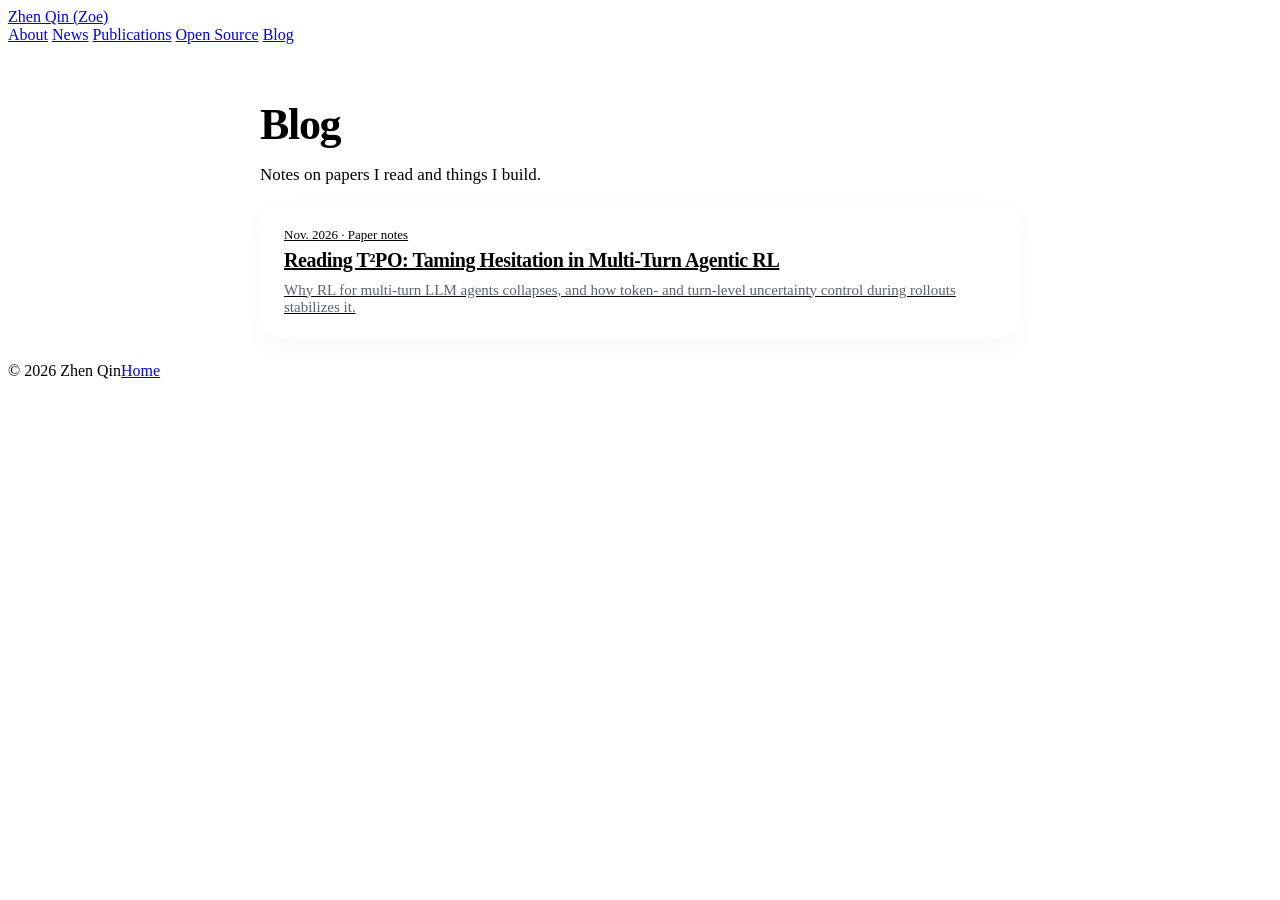
==== blog/index.html @ 004e330e "Add blog index and shared article styles" ====
<!DOCTYPE html>
<html lang="en">
<head>
  <meta charset="UTF-8">
  <meta name="viewport" content="width=device-width, initial-scale=1.0">
  <title>Blog — Zhen Qin</title>
  <meta name="description" content="Notes on papers and research by Zhen Qin.">
  <link rel="stylesheet" href="../style.css">
  <link rel="stylesheet" href="blog.css">
</head>
<body>
<header class="topbar">
  <div class="shell nav">
    <a class="brand" href="../">Zhen Qin <span class="brand-zoe">(Zoe)</span></a>
    <div class="navlinks">
      <a href="../#about">About</a>
      <a href="../#news">News</a>
      <a href="../#publications">Publications</a>
      <a href="../#opensource">Open Source</a>
      <a href="./">Blog</a>
    </div>
  </div>
</header>

<main class="post">
  <h1>Blog</h1>
  <p class="post-meta">Notes on papers I read and things I build.</p>

  <div class="post-list">
    <a class="post-card" href="t2po/">
      <span class="date">Nov. 2026 · Paper notes</span>
      <h2>Reading T²PO: Taming Hesitation in Multi-Turn Agentic RL</h2>
      <p>Why RL for multi-turn LLM agents collapses, and how token- and turn-level uncertainty control during rollouts stabilizes it.</p>
    </a>
  </div>
</main>

<footer class="shell footer">
  <span>© 2026 Zhen Qin</span><span><a href="../">Home</a></span>
</footer>
</body>
</html>
---- blog/blog.css ----
/* Blog styles — builds on ../style.css (same tokens, fonts and topbar) */
.post{width:min(760px,calc(100% - 40px));margin:0 auto;padding:56px 0 24px}
.post-kicker{color:var(--accent);font-size:13px;font-weight:700;text-transform:uppercase;letter-spacing:.08em;margin-bottom:12px}
.post h1{font-size:clamp(32px,4.6vw,44px);line-height:1.15;letter-spacing:-.03em;margin:0 0 14px}
.post-meta{color:var(--muted);font-size:14px;margin:0 0 32px}
.post-meta a{font-weight:600}
.tldr{background:var(--accent-soft);border:1px solid #d6e6ef;border-radius:16px;padding:20px 24px;margin:0 0 40px}
.tldr strong{display:block;font-family:"Libre Franklin",sans-serif;color:var(--accent);margin-bottom:6px}
.tldr p{margin:0;font-size:16px}
.post h2{font-size:26px;line-height:1.3;letter-spacing:-.02em;margin:52px 0 14px}
.post h3{font-size:19px;margin:32px 0 10px}
.post p,.post li{font-size:17px}
.post p{margin:0 0 18px}
.post ul,.post ol{padding-left:22px;margin:0 0 18px}
.post li{margin-bottom:8px}
.post code{font-family:ui-monospace,SFMono-Regular,Menlo,monospace;font-size:.88em;background:var(--tag);border-radius:6px;padding:1px 6px}
.post blockquote{margin:0 0 18px;padding:2px 0 2px 18px;border-left:3px solid var(--line);color:#4a525e;border-radius:0}
.post figure{margin:28px 0 32px;width:min(1000px,calc(100vw - 40px));position:relative;left:50%;transform:translateX(-50%)}
.post figure img{width:100%;display:block;border:1px solid var(--line);border-radius:16px;background:#fff}
.post figcaption{width:min(760px,100%);margin:10px auto 0;color:var(--muted);font-size:14px;line-height:1.55}
.katex-display{overflow-x:auto;overflow-y:hidden;padding:4px 0}
.post table{width:100%;border-collapse:collapse;margin:8px 0 22px;font-size:15px;background:var(--paper);border:1px solid var(--line);border-radius:12px;overflow:hidden}
.post th,.post td{padding:10px 12px;text-align:left;border-bottom:1px solid var(--line);vertical-align:top}
.post th{font-family:"Libre Franklin",sans-serif;font-size:13px;color:var(--muted);font-weight:600}
.post tr:last-child td{border-bottom:0}
.post td.num,.post th.num{text-align:right;font-variant-numeric:tabular-nums;white-space:nowrap}
.post tr.hl td{background:var(--accent-soft);font-weight:600}
.table-wrap{overflow-x:auto}
.note{color:var(--muted);font-size:14px}
.refs li{font-size:15px}
.post-end{border-top:1px solid var(--line);margin-top:48px;padding-top:20px;color:var(--muted);font-size:15px}
.post-list{display:flex;flex-direction:column;gap:16px}
.post-card{display:block;background:var(--paper);border:1px solid var(--line);border-radius:20px;padding:22px 24px;color:var(--text);box-shadow:0 8px 24px rgba(31,41,55,.035)}
.post-card:hover{opacity:1;border-color:#cfd8e0}
.post-card h2{margin:4px 0 8px;font-size:20px;line-height:1.35}
.post-card p{margin:0;color:#5a6270;font-size:15px}
.post-card .date{font-size:13px}
@media(max-width:650px){.post{width:calc(100% - 28px);padding-top:36px}.post figure{width:calc(100vw - 28px)}.post h2{font-size:22px}.post p,.post li{font-size:16px}}
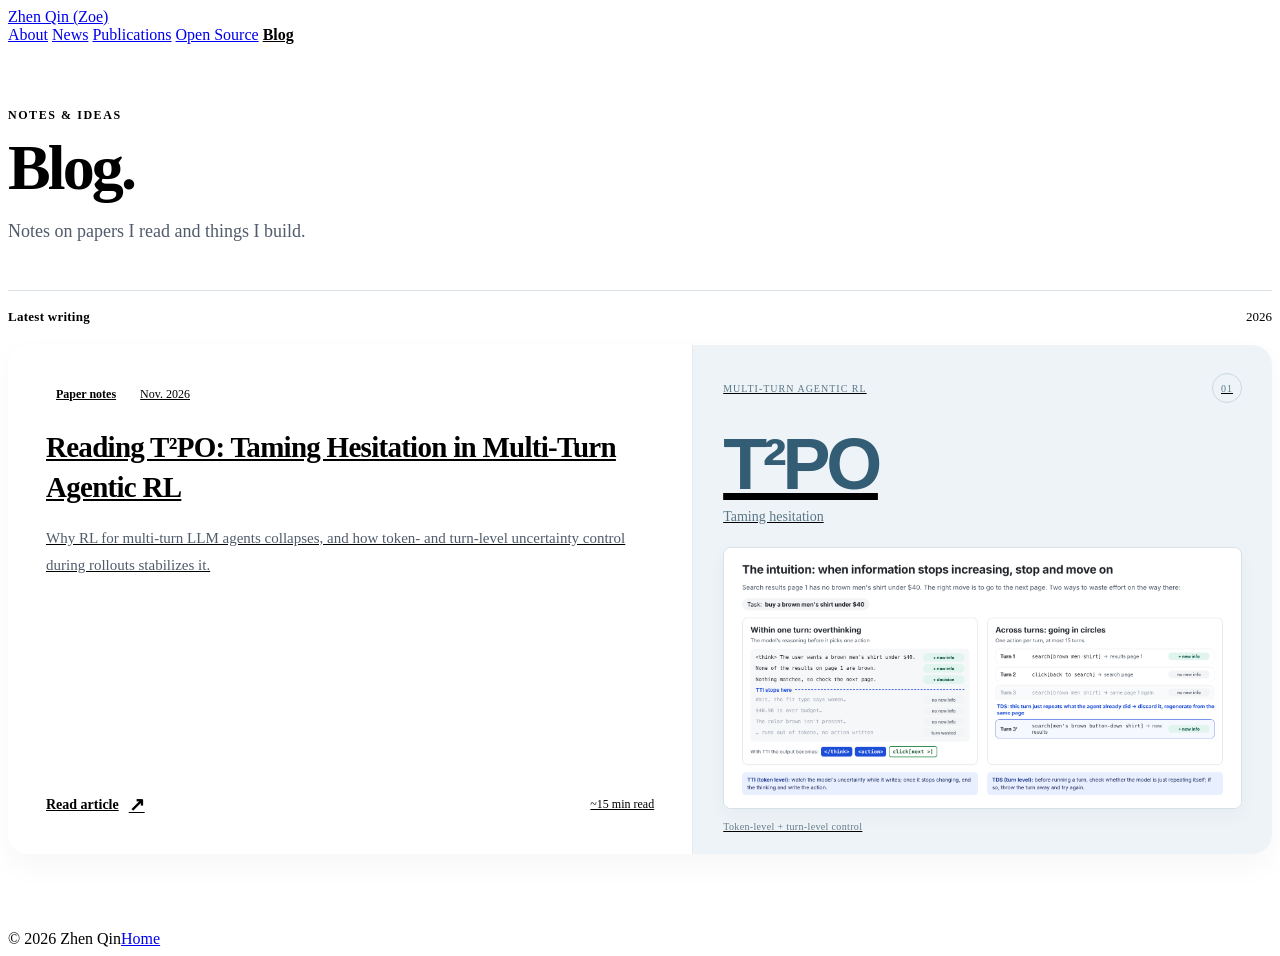
==== commit eee44ed8: "Polish blog design to match the personal homepage" ====
--- a/blog/index.html
+++ b/blog/index.html
@@ -8,7 +8,8 @@
   <link rel="stylesheet" href="../style.css">
   <link rel="stylesheet" href="blog.css">
 </head>
-<body>
+<body class="blog-page" id="top">
+<a class="skip-link" href="#content">Skip to content</a>
 <header class="topbar">
   <div class="shell nav">
     <a class="brand" href="../">Zhen Qin <span class="brand-zoe">(Zoe)</span></a>
@@ -17,22 +18,41 @@
       <a href="../#news">News</a>
       <a href="../#publications">Publications</a>
       <a href="../#opensource">Open Source</a>
-      <a href="./">Blog</a>
+      <a href="./" aria-current="page">Blog</a>
     </div>
   </div>
 </header>
 
-<main class="post">
-  <h1>Blog</h1>
-  <p class="post-meta">Notes on papers I read and things I build.</p>
+<main class="shell blog-index" id="content">
+  <header class="blog-heading">
+    <p class="eyebrow">Notes &amp; ideas</p>
+    <h1>Blog<span class="heading-dot" aria-hidden="true">.</span></h1>
+    <p class="blog-intro">Notes on papers I read and things I build.</p>
+  </header>
 
-  <div class="post-list">
-    <a class="post-card" href="t2po/">
-      <span class="date">Nov. 2026 · Paper notes</span>
-      <h2>Reading T²PO: Taming Hesitation in Multi-Turn Agentic RL</h2>
-      <p>Why RL for multi-turn LLM agents collapses, and how token- and turn-level uncertainty control during rollouts stabilizes it.</p>
-    </a>
-  </div>
+  <section class="writing-list" aria-labelledby="writing-heading">
+    <div class="section-heading">
+      <h2 id="writing-heading">Latest writing</h2>
+      <span>2026</span>
+    </div>
+    <article class="post-card">
+      <a class="post-card-link" href="t2po/" aria-labelledby="t2po-title">
+        <div class="post-card-copy">
+          <div class="card-meta"><span class="category">Paper notes</span><time datetime="2026-11">Nov. 2026</time></div>
+          <h2 id="t2po-title">Reading T²PO: Taming Hesitation in Multi-Turn Agentic RL</h2>
+          <p>Why RL for multi-turn LLM agents collapses, and how token- and turn-level uncertainty control during rollouts stabilizes it.</p>
+          <div class="card-bottom"><span class="read-link">Read article <span aria-hidden="true">↗</span></span><span>~15 min read</span></div>
+        </div>
+        <div class="post-card-art" aria-hidden="true">
+          <div class="art-heading"><span>Multi-turn agentic RL</span><span class="art-number">01</span></div>
+          <div class="art-title">T²PO</div>
+          <div class="art-subtitle">Taming hesitation</div>
+          <div class="art-figure"><img src="t2po/fig0-intuition.png" width="1600" height="805" alt="" decoding="async"></div>
+          <div class="art-caption">Token-level + turn-level control</div>
+        </div>
+      </a>
+    </article>
+  </section>
 </main>
 
 <footer class="shell footer">
--- a/blog/blog.css
+++ b/blog/blog.css
@@ -1,38 +1,133 @@
-/* Blog styles — builds on ../style.css (same tokens, fonts and topbar) */
-.post{width:min(760px,calc(100% - 40px));margin:0 auto;padding:56px 0 24px}
-.post-kicker{color:var(--accent);font-size:13px;font-weight:700;text-transform:uppercase;letter-spacing:.08em;margin-bottom:12px}
-.post h1{font-size:clamp(32px,4.6vw,44px);line-height:1.15;letter-spacing:-.03em;margin:0 0 14px}
-.post-meta{color:var(--muted);font-size:14px;margin:0 0 32px}
-.post-meta a{font-weight:600}
-.tldr{background:var(--accent-soft);border:1px solid #d6e6ef;border-radius:16px;padding:20px 24px;margin:0 0 40px}
-.tldr strong{display:block;font-family:"Libre Franklin",sans-serif;color:var(--accent);margin-bottom:6px}
-.tldr p{margin:0;font-size:16px}
-.post h2{font-size:26px;line-height:1.3;letter-spacing:-.02em;margin:52px 0 14px}
-.post h3{font-size:19px;margin:32px 0 10px}
-.post p,.post li{font-size:17px}
-.post p{margin:0 0 18px}
-.post ul,.post ol{padding-left:22px;margin:0 0 18px}
-.post li{margin-bottom:8px}
-.post code{font-family:ui-monospace,SFMono-Regular,Menlo,monospace;font-size:.88em;background:var(--tag);border-radius:6px;padding:1px 6px}
-.post blockquote{margin:0 0 18px;padding:2px 0 2px 18px;border-left:3px solid var(--line);color:#4a525e;border-radius:0}
-.post figure{margin:28px 0 32px;width:min(1000px,calc(100vw - 40px));position:relative;left:50%;transform:translateX(-50%)}
-.post figure img{width:100%;display:block;border:1px solid var(--line);border-radius:16px;background:#fff}
-.post figcaption{width:min(760px,100%);margin:10px auto 0;color:var(--muted);font-size:14px;line-height:1.55}
-.katex-display{overflow-x:auto;overflow-y:hidden;padding:4px 0}
-.post table{width:100%;border-collapse:collapse;margin:8px 0 22px;font-size:15px;background:var(--paper);border:1px solid var(--line);border-radius:12px;overflow:hidden}
-.post th,.post td{padding:10px 12px;text-align:left;border-bottom:1px solid var(--line);vertical-align:top}
-.post th{font-family:"Libre Franklin",sans-serif;font-size:13px;color:var(--muted);font-weight:600}
+/* Blog-specific styles. The homepage continues to use style.css unchanged. */
+.blog-page{--reading:760px;--ink-soft:#505b6b;--blog-rule:#dce3e9}
+.blog-page a:focus-visible,.post-toc summary:focus-visible{outline:3px solid var(--accent);outline-offset:5px;border-radius:3px}
+.blog-page .navlinks a[aria-current="page"]{color:var(--accent);font-weight:600;box-shadow:0 2px 0 var(--accent);padding-bottom:5px}
+.skip-link{position:fixed;top:10px;left:20px;z-index:30;background:var(--paper);border:1px solid var(--accent);padding:8px 14px;transform:translateY(-180%)}
+.skip-link:focus{transform:translateY(0)}
+.eyebrow,.post-kicker{color:var(--accent);font-size:12px;font-weight:700;text-transform:uppercase;letter-spacing:.13em}
+.blog-index{padding:64px 0 76px;min-height:calc(100vh - 170px)}
+.blog-heading{margin-bottom:48px}
+.blog-heading .eyebrow{margin:0 0 10px}
+.blog-heading h1{font-size:clamp(44px,6vw,64px);line-height:1.1;letter-spacing:-.045em;margin:0 0 18px}
+.heading-dot{color:var(--accent)}
+.blog-intro{color:var(--ink-soft);font-size:18px;margin:0}
+.section-heading{display:flex;align-items:center;justify-content:space-between;border-top:1px solid var(--blog-rule);padding:18px 0 20px}
+.section-heading h2{font-size:13px;font-weight:600;letter-spacing:.02em;margin:0}
+.section-heading>span{font-size:13px;color:var(--muted);font-variant-numeric:tabular-nums}
+.post-card{background:var(--paper);border:1px solid var(--line);border-radius:20px;overflow:hidden;box-shadow:0 12px 30px rgba(31,41,55,.035);transition:border-color .2s,box-shadow .2s}
+.post-card:hover{border-color:#bdcdd8;box-shadow:0 16px 38px rgba(31,41,55,.07)}
+.post-card-link{display:grid;grid-template-columns:1.18fr 1fr;color:var(--text);height:100%}
+.post-card-link:hover{opacity:1}
+.post-card-link:focus-visible{outline-offset:-4px}
+.post-card-copy{padding:38px;display:flex;flex-direction:column;align-items:flex-start}
+.card-meta{display:flex;gap:14px;align-items:center;color:var(--muted);font-size:12px;margin-bottom:22px}
+.category{color:var(--accent);font-weight:600;background:var(--accent-soft);padding:4px 10px;border-radius:5px}
+.post-card h2{font-size:clamp(23px,2.6vw,29px);line-height:1.35;letter-spacing:-.025em;margin:0 0 18px}
+.post-card-copy>p{font-size:15px;line-height:1.8;color:var(--ink-soft);margin:0 0 30px}
+.card-bottom{display:flex;justify-content:space-between;align-items:center;gap:20px;width:100%;margin-top:auto;font-size:12px;color:var(--muted)}
+.read-link{color:var(--accent);font-size:14px;font-weight:600;display:inline-flex;gap:10px;align-items:center}
+.read-link>span{font-size:19px;transition:transform .2s}
+.post-card:hover .read-link>span{transform:translate(2px,-2px)}
+.post-card-art{background:#edf3f6;border-left:1px solid #e2ebf0;padding:28px 30px 22px;display:flex;flex-direction:column;justify-content:center;overflow:hidden}
+.art-heading{display:flex;justify-content:space-between;align-items:center;font-size:10px;letter-spacing:.1em;text-transform:uppercase;color:#5b7687}
+.art-number{font-variant-numeric:tabular-nums;border:1px solid #cbd9e2;border-radius:50%;width:28px;height:28px;display:grid;place-items:center}
+.art-title{font-family:"Libre Franklin",sans-serif;font-size:72px;font-weight:600;letter-spacing:-.06em;line-height:1.05;color:#335c75;margin-top:24px}
+.art-subtitle{color:#5b7687;font-size:14px;margin:6px 0 22px}
+.art-figure{border:1px solid #d7e1e8;border-radius:8px;overflow:hidden;background:white;box-shadow:0 7px 18px rgba(41,68,87,.04)}
+.art-figure img{display:block;width:100%;height:auto}
+.art-caption{font-size:10px;letter-spacing:.035em;color:#657c8a;margin-top:12px}
+/* Long-form reading */
+.post{width:min(var(--reading),calc(100% - 48px));margin:0 auto;padding:44px 0 30px}
+.post-header{width:min(920px,calc(100vw - 48px));position:relative;left:50%;transform:translateX(-50%);padding-bottom:34px;margin-bottom:32px;border-bottom:1px solid var(--blog-rule)}
+.back-link{display:inline-flex;align-items:center;gap:9px;font-size:13px;color:var(--muted);margin-bottom:34px}
+.back-link:hover{color:var(--accent);opacity:1}
+.post-kicker{margin-bottom:14px}
+.post h1{font-size:clamp(32px,4.3vw,48px);line-height:1.17;letter-spacing:-.035em;margin:0 0 24px;max-width:900px;text-wrap:balance}
+.post .post-meta{color:var(--muted);font-size:13px;line-height:1.8;margin:0;max-width:720px}
+.post-meta a{font-weight:500}
+.tldr{background:var(--accent-soft);border:1px solid #dbe7ef;border-left:3px solid var(--accent);border-radius:0 12px 12px 0;padding:23px 26px;margin:0 0 24px}
+.tldr>strong{display:block;font-family:"Libre Franklin",sans-serif;color:var(--accent);font-size:12px;letter-spacing:.07em;margin-bottom:9px}
+.post .tldr p{margin:0;font-size:16px;line-height:1.85;color:#354b5b}
+.post-toc{border:1px solid var(--blog-rule);border-radius:12px;background:rgba(255,255,255,.55);margin:0 0 34px}
+.post-toc summary{display:flex;align-items:center;gap:12px;list-style:none;cursor:pointer;padding:16px 20px;color:var(--text);font-size:14px;font-weight:600}
+.post-toc summary::-webkit-details-marker{display:none}
+.post-toc summary::after{content:"+";font-size:21px;font-weight:400;color:var(--accent);line-height:1}
+.post-toc[open] summary::after{content:"−"}
+.toc-hint{margin-left:auto;color:var(--muted);font-size:12px;font-weight:400}
+.post-toc nav{padding:0 24px 18px}
+.post .post-toc ol{columns:2;column-gap:44px;padding-left:22px;margin:0}
+.post .post-toc li{font-size:13px;line-height:1.55;padding:5px 0 5px 3px;margin:0;break-inside:avoid;color:var(--muted)}
+.post-toc a{color:var(--ink-soft)}
+.post-toc a:hover{color:var(--accent);opacity:1}
+.post h2{font-size:27px;line-height:1.35;letter-spacing:-.025em;margin:56px 0 20px;padding-top:28px;border-top:1px solid var(--blog-rule);scroll-margin-top:90px;text-wrap:balance}
+.post h3{font-size:19px;line-height:1.4;margin:34px 0 16px}
+.post p,.post li{font-size:17px;line-height:1.85}
+.post p{margin:0 0 20px}
+.post ul,.post ol{padding-left:24px;margin:0 0 22px}
+.post li{margin-bottom:9px;padding-left:3px}
+.post p>a,.post li>a{text-decoration:underline;text-decoration-color:#b7cbd8;text-underline-offset:3px;text-decoration-thickness:1px}
+.post .post-toc a{text-decoration:none}
+.post code{font-family:ui-monospace,SFMono-Regular,Menlo,monospace;font-size:.86em;background:#eceff3;border:1px solid #e4e8ed;border-radius:5px;padding:1px 5px;overflow-wrap:anywhere}
+.post blockquote{margin:24px 0;padding:2px 0 2px 22px;border-left:3px solid #c1d3df;color:var(--ink-soft)}
+.post blockquote p:last-child{margin-bottom:0}
+.post figure{margin:32px 0 36px;width:min(1000px,calc(100vw - 48px));position:relative;left:50%;transform:translateX(-50%)}
+.post figure>a{display:block;border-radius:12px}
+.post figure>a:hover{opacity:1}
+.post figure img{width:100%;height:auto;display:block;border:1px solid var(--blog-rule);border-radius:12px;background:#fff;box-shadow:0 6px 20px rgba(31,41,55,.025)}
+.post figcaption{width:min(var(--reading),100%);margin:14px auto 0;color:var(--muted);font-size:13px;line-height:1.7}
+.post .katex{position:relative}
+.katex-display{overflow-x:auto;overflow-y:hidden;padding:12px 4px}
+.post table{width:100%;border-collapse:separate;border-spacing:0;margin:0;font-size:14px;line-height:1.6;background:var(--paper)}
+.table-wrap{overflow-x:auto;margin:24px 0 28px;border:1px solid var(--blog-rule);border-radius:10px}
+.post th,.post td{padding:13px 16px;text-align:left;border-bottom:1px solid var(--line);vertical-align:top}
+.post th{background:#f0f4f7;font-family:"Libre Franklin",sans-serif;font-size:12px;color:#5c6976;font-weight:600}
 .post tr:last-child td{border-bottom:0}
 .post td.num,.post th.num{text-align:right;font-variant-numeric:tabular-nums;white-space:nowrap}
 .post tr.hl td{background:var(--accent-soft);font-weight:600}
-.table-wrap{overflow-x:auto}
-.note{color:var(--muted);font-size:14px}
-.refs li{font-size:15px}
-.post-end{border-top:1px solid var(--line);margin-top:48px;padding-top:20px;color:var(--muted);font-size:15px}
-.post-list{display:flex;flex-direction:column;gap:16px}
-.post-card{display:block;background:var(--paper);border:1px solid var(--line);border-radius:20px;padding:22px 24px;color:var(--text);box-shadow:0 8px 24px rgba(31,41,55,.035)}
-.post-card:hover{opacity:1;border-color:#cfd8e0}
-.post-card h2{margin:4px 0 8px;font-size:20px;line-height:1.35}
-.post-card p{margin:0;color:#5a6270;font-size:15px}
-.post-card .date{font-size:13px}
-@media(max-width:650px){.post{width:calc(100% - 28px);padding-top:36px}.post figure{width:calc(100vw - 28px)}.post h2{font-size:22px}.post p,.post li{font-size:16px}}
+.post .note{color:var(--muted);font-size:14px}
+.post .refs li{font-size:14px;line-height:1.8;margin-bottom:11px;overflow-wrap:anywhere}
+.post .post-end{border-top:1px solid var(--blog-rule);margin-top:46px;padding-top:22px;color:var(--muted);font-size:13px}
+.footer-links{display:flex;gap:24px}
+#top,#content{scroll-margin-top:100px}
+@media(max-width:850px){
+  .post-card-copy{padding:28px}
+  .post-card-art{padding:24px}
+  .art-title{font-size:60px}
+  .card-bottom{flex-wrap:wrap;gap:8px 20px}
+}
+@media(max-width:650px){
+  .blog-index{padding-top:36px;padding-bottom:42px;min-height:calc(100vh - 200px)}
+  .blog-heading{margin-bottom:32px}
+  .blog-intro{font-size:16px}
+  .post-card-link{grid-template-columns:1fr}
+  .post-card-copy{padding:26px 24px}
+  .post-card h2{font-size:25px}
+  .card-meta{margin-bottom:18px}
+  .post-card-copy>p{margin-bottom:22px}
+  .post-card-art{border-left:0;border-top:1px solid #e2ebf0;padding:22px 24px;display:grid;grid-template-columns:1fr 1.25fr;column-gap:20px;align-items:center}
+  .art-heading{grid-column:1/-1;margin-bottom:14px}
+  .art-title{font-size:48px;margin:0;align-self:end}
+  .art-subtitle{font-size:12px;margin:4px 0 0;align-self:start}
+  .art-figure{grid-column:2;grid-row:2/4}
+  .art-caption{grid-column:1/-1;margin-top:14px}
+  .post{width:calc(100% - 36px);padding-top:28px}
+  .post-header{width:100%;padding-bottom:24px;margin-bottom:24px}
+  .back-link{margin-bottom:26px}
+  .post h1{font-size:32px;line-height:1.2;text-wrap:initial;margin-bottom:20px}
+  .post .post-meta{font-size:12px}
+  .tldr{padding:19px 20px}
+  .post .tldr p{font-size:15px}
+  .post-toc nav{padding-right:20px;padding-left:20px}
+  .post .post-toc ol{columns:1}
+  .post h2{font-size:23px;margin-top:40px;padding-top:24px;scroll-margin-top:130px;text-wrap:initial}
+  .post h3{font-size:18px}
+  .post p,.post li{font-size:16px;line-height:1.85}
+  .post figure{width:calc(100vw - 28px);margin:26px 0 30px}
+  .post figure img{border-radius:8px}
+  .post figcaption{padding:0 4px;font-size:12px}
+  .post th,.post td{padding:11px 12px}
+  .post table{font-size:13px;min-width:500px}
+  .footer-links{gap:20px}
+  #top,#content{scroll-margin-top:130px}
+}
+@media(prefers-reduced-motion:reduce){html{scroll-behavior:auto}.post-card,.read-link>span{transition:none}}
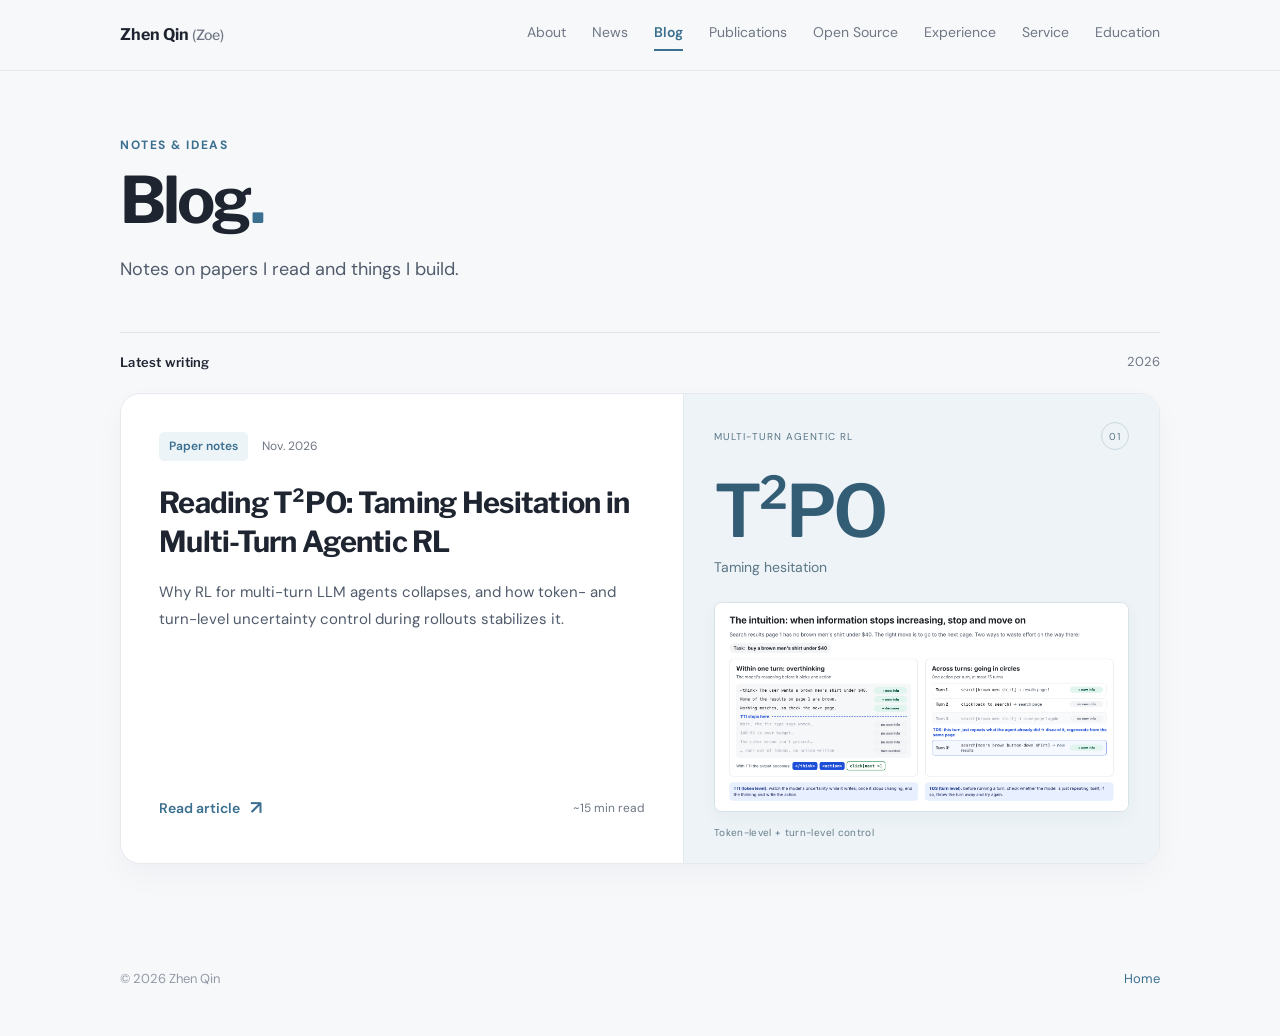
==== commit 9588c068: "Match blog navigation to the homepage" ====
--- a/blog/index.html
+++ b/blog/index.html
@@ -5,8 +5,8 @@
   <meta name="viewport" content="width=device-width, initial-scale=1.0">
   <title>Blog — Zhen Qin</title>
   <meta name="description" content="Notes on papers and research by Zhen Qin.">
-  <link rel="stylesheet" href="../style.css">
-  <link rel="stylesheet" href="blog.css">
+  <link rel="stylesheet" href="../style.css?v=home-blog-1">
+  <link rel="stylesheet" href="blog.css?v=shared-nav-1">
 </head>
 <body class="blog-page" id="top">
 <a class="skip-link" href="#content">Skip to content</a>
@@ -16,9 +16,12 @@
     <div class="navlinks">
       <a href="../#about">About</a>
       <a href="../#news">News</a>
+      <a href="./" aria-current="page">Blog</a>
       <a href="../#publications">Publications</a>
       <a href="../#opensource">Open Source</a>
-      <a href="./" aria-current="page">Blog</a>
+      <a href="../#experience">Experience</a>
+      <a href="../#service">Service</a>
+      <a href="../#education">Education</a>
     </div>
   </div>
 </header>
--- a/style.css
+++ b/style.css
@@ -0,0 +1,69 @@
+
+@import url('https://fonts.googleapis.com/css2?family=DM+Sans:wght@400;500;600&family=Libre+Franklin:wght@500;600;700&display=swap');
+:root{--bg:#f7f8fa;--paper:#fff;--text:#1e2430;--muted:#6f7785;--line:#e7e9ee;--accent:#3a6f8f;--accent-soft:#edf4f8;--tag:#f1f3f6;--shadow:0 18px 45px rgba(31,41,55,.07);--max:1040px}
+*{box-sizing:border-box}html{scroll-behavior:smooth}body{margin:0;background:var(--bg);color:var(--text);font-family:"DM Sans",system-ui,sans-serif;font-size:16px;line-height:1.7}a{color:var(--accent);text-decoration:none}a:hover{opacity:.78}.shell{width:min(var(--max),calc(100% - 40px));margin:0 auto}.topbar{position:sticky;top:0;z-index:20;background:rgba(247,248,250,.9);backdrop-filter:blur(14px);border-bottom:1px solid var(--line)}.nav{min-height:70px;display:flex;align-items:center;justify-content:space-between;gap:24px}.brand,h1,h2,h3,.label{font-family:"Libre Franklin",sans-serif}.brand{font-weight:700;color:var(--text)}.navlinks{display:flex;gap:26px;flex-wrap:wrap}.navlinks a{color:var(--muted);font-size:14px}.hero{padding:72px 0 56px;display:grid;grid-template-columns:290px 1fr;gap:56px;align-items:center}.photo-wrap{background:var(--paper);border-radius:28px;padding:12px;box-shadow:var(--shadow)}.photo{width:100%;aspect-ratio:1;display:block;object-fit:cover;border-radius:20px}.eyebrow{color:var(--accent);font-size:14px;font-weight:600;margin-bottom:10px}.hero h1{margin:0;font-size:clamp(42px,6vw,64px);line-height:1.05;letter-spacing:-.04em}.cn{font-size:.62em;font-weight:500;color:var(--muted);margin-left:10px;letter-spacing:0}.aka{margin:8px 0 18px;color:var(--muted);font-size:15px}.intro{max-width:670px;margin:0 0 22px;font-size:18px;color:#424a57}.links{display:flex;flex-wrap:wrap;gap:14px;margin-bottom:22px}.links a{background:var(--paper);border:1px solid var(--line);border-radius:999px;padding:8px 14px;font-size:14px;font-weight:600}.tags{display:flex;flex-wrap:wrap;gap:8px}.tags span{background:var(--tag);color:#59616e;border-radius:999px;padding:6px 11px;font-size:13px}.section{display:grid;grid-template-columns:190px 1fr;gap:44px;padding:48px 0;border-top:1px solid var(--line)}.label{font-weight:700;font-size:15px;color:var(--muted);padding-top:5px}.prose p{margin:0 0 16px;max-width:760px;font-size:17px}.seeking{color:var(--accent);font-weight:600}.paper{display:grid;grid-template-columns:110px 1fr;gap:24px;background:var(--paper);border:1px solid var(--line);border-radius:20px;padding:24px;margin-bottom:18px;box-shadow:0 8px 24px rgba(31,41,55,.035)}.badge{width:fit-content;height:fit-content;background:var(--accent-soft);color:var(--accent);border-radius:999px;padding:7px 10px;font-size:12px;font-weight:700;white-space:nowrap}.paper h2{margin:0 0 8px;font-size:20px;line-height:1.35}.meta,.venue{margin:0 0 5px;color:#545c68;font-size:14px}.venue{font-style:italic}.paperlink{display:inline-block;margin-top:6px;font-weight:600;font-size:14px}.research-grid{display:grid;grid-template-columns:repeat(2,minmax(0,1fr));gap:18px}.research-card{background:var(--paper);border:1px solid var(--line);border-radius:20px;padding:24px;min-height:180px}.kicker{color:var(--accent);font-size:12px;font-weight:700;text-transform:uppercase;letter-spacing:.08em;margin-bottom:9px}.research-card h3{margin:0 0 10px;font-size:20px}.research-card p{margin:0;color:#5a6270}.timeline{background:var(--paper);border:1px solid var(--line);border-radius:20px;padding:6px 24px}.edu{display:flex;justify-content:space-between;gap:24px;padding:20px 0;border-bottom:1px solid var(--line)}.edu:last-child{border-bottom:0}.edu h3{margin:0 0 2px;font-size:17px}.edu p{margin:0;color:var(--muted)}.date{color:var(--muted);font-size:14px;white-space:nowrap}.footer{display:flex;justify-content:space-between;gap:20px;color:#9299a4;font-size:13px;padding:28px 0 46px}
+@media(max-width:820px){.hero{grid-template-columns:220px 1fr;gap:34px}.section{grid-template-columns:1fr;gap:16px}.label{color:var(--text);font-size:20px}.research-grid{grid-template-columns:1fr}}
+@media(max-width:650px){.shell{width:min(var(--max),calc(100% - 28px))}.nav{align-items:flex-start;flex-direction:column;padding:14px 0;gap:7px}.navlinks{gap:14px}.hero{grid-template-columns:1fr;padding-top:38px}.photo-wrap{width:210px}.hero h1{font-size:42px}.paper{grid-template-columns:1fr;gap:14px}.edu,.footer{flex-direction:column;gap:4px}}
+
+.news-list{display:flex;flex-direction:column;gap:12px}
+.news-item{display:grid;grid-template-columns:72px 1fr;gap:16px;align-items:start}
+.news-date{color:var(--accent);font-weight:700;font-size:14px}
+@media(max-width:650px){.news-item{grid-template-columns:58px 1fr;gap:10px}}
+
+.brand-zoe{font-weight:500;color:var(--muted);font-size:.88em}
+.news-item{grid-template-columns:90px 1fr}
+@media(max-width:650px){.news-item{grid-template-columns:78px 1fr}}
+
+.service-list{display:flex;flex-direction:column;gap:12px}
+.service-item{display:grid;grid-template-columns:120px 1fr;gap:18px;align-items:start}
+.service-role{color:var(--accent);font-weight:700;font-size:14px}
+@media(max-width:650px){.service-item{grid-template-columns:1fr;gap:2px}}
+
+.service-simple p{margin:0 0 10px}
+
+/* Refined hero */
+.hero-copy .eyebrow,.hero-copy .aka,.hero-copy .intro{display:none}
+.hero-copy h1{margin-bottom:14px}
+.zoe-name{font-size:.42em;font-weight:500;color:var(--muted);letter-spacing:0;vertical-align:middle}
+/* .position{font-size:17px;line-height:1.55;color:#454d59;margin:0 0 22px} */
+/* .position span{color:var(--muted)} */
+.position {font-size: 17px;line-height: 1.6;color: #454d59; margin: 0 0 22px;}
+.position span {display: inline-block; margin-top: 3px; color: var(--accent); font-size: 18px; font-weight: 600;}
+.brand-zoe{font-weight:500;color:var(--muted);font-size:.88em}
+
+.aka-visible{margin:7px 0 13px;color:var(--muted);font-size:15px}
+
+/* Homepage previews of the latest blog posts. */
+.home-writing{scroll-margin-top:90px}
+.home-writing>.label{margin:0;line-height:1.7}
+.home-writing .body{min-width:0}
+.home-writing-overview{display:flex;justify-content:space-between;align-items:baseline;gap:14px 24px;margin-bottom:20px}
+.home-writing-overview p{color:var(--muted);font-size:14px;margin:0}
+.home-all-posts{display:inline-flex;gap:8px;align-items:center;white-space:nowrap;font-size:13px;font-weight:600}
+.home-writing-list{display:grid;gap:16px}
+.home-post{background:var(--paper);border:1px solid var(--line);border-radius:16px;overflow:hidden;box-shadow:0 8px 24px rgba(31,41,55,.025);transition:border-color .2s,box-shadow .2s}
+.home-post:hover{border-color:#bdcdd8;box-shadow:0 12px 30px rgba(31,41,55,.05)}
+.home-post-link{display:grid;grid-template-columns:124px minmax(0,1fr);color:var(--text);height:100%}
+.home-post-link:hover{opacity:1}
+.home-post-cover{display:flex;flex-direction:column;justify-content:center;align-items:center;gap:10px;background:var(--accent-soft);border-right:1px solid #e2ebf0;color:var(--accent);padding:22px 12px}
+.home-post-cover>span:first-child{font-family:"Libre Franklin",sans-serif;font-size:34px;font-weight:600;letter-spacing:-.05em;line-height:1.2}
+.home-post-cover>span:last-child{font-size:10px;letter-spacing:.05em}
+.home-post-copy{padding:24px;min-width:0}
+.home-post-meta{display:flex;flex-wrap:wrap;gap:4px 14px;color:var(--muted);font-size:11px;line-height:1.6;margin-bottom:10px}
+.home-post-meta time{color:var(--accent);font-weight:500}
+.home-post h3{font-size:19px;letter-spacing:-.02em;line-height:1.4;margin:0 0 11px}
+.home-post-copy>p{font-size:14px;line-height:1.75;color:#545c68;margin:0 0 18px}
+.home-post-bottom{display:flex;justify-content:space-between;align-items:center;gap:16px;color:var(--muted);font-size:11px}
+.home-read-link{color:var(--accent);font-size:13px;font-weight:600;display:inline-flex;gap:8px}
+.home-writing a:focus-visible{outline:3px solid var(--accent);outline-offset:4px;border-radius:3px}
+.home-post-link:focus-visible{outline-offset:-4px}
+@media(max-width:650px){
+  .home-writing{scroll-margin-top:160px}
+  .home-writing-overview{flex-wrap:wrap;gap:8px}
+  .home-post-link{grid-template-columns:1fr}
+  .home-post-cover{flex-direction:row;justify-content:space-between;padding:15px 20px;border-right:0;border-bottom:1px solid #e2ebf0}
+  .home-post-cover>span:first-child{font-size:28px}
+  .home-post-copy{padding:20px}
+  .home-post h3{font-size:19px}
+}
+@media(prefers-reduced-motion:reduce){.home-post{transition:none}.home-writing{scroll-behavior:auto}}
--- a/blog/blog.css
+++ b/blog/blog.css
@@ -119,7 +119,7 @@
   .post .tldr p{font-size:15px}
   .post-toc nav{padding-right:20px;padding-left:20px}
   .post .post-toc ol{columns:1}
-  .post h2{font-size:23px;margin-top:40px;padding-top:24px;scroll-margin-top:130px;text-wrap:initial}
+  .post h2{font-size:23px;margin-top:40px;padding-top:24px;scroll-margin-top:160px;text-wrap:initial}
   .post h3{font-size:18px}
   .post p,.post li{font-size:16px;line-height:1.85}
   .post figure{width:calc(100vw - 28px);margin:26px 0 30px}
@@ -128,6 +128,6 @@
   .post th,.post td{padding:11px 12px}
   .post table{font-size:13px;min-width:500px}
   .footer-links{gap:20px}
-  #top,#content{scroll-margin-top:130px}
+  #top,#content{scroll-margin-top:160px}
 }
 @media(prefers-reduced-motion:reduce){html{scroll-behavior:auto}.post-card,.read-link>span{transition:none}}
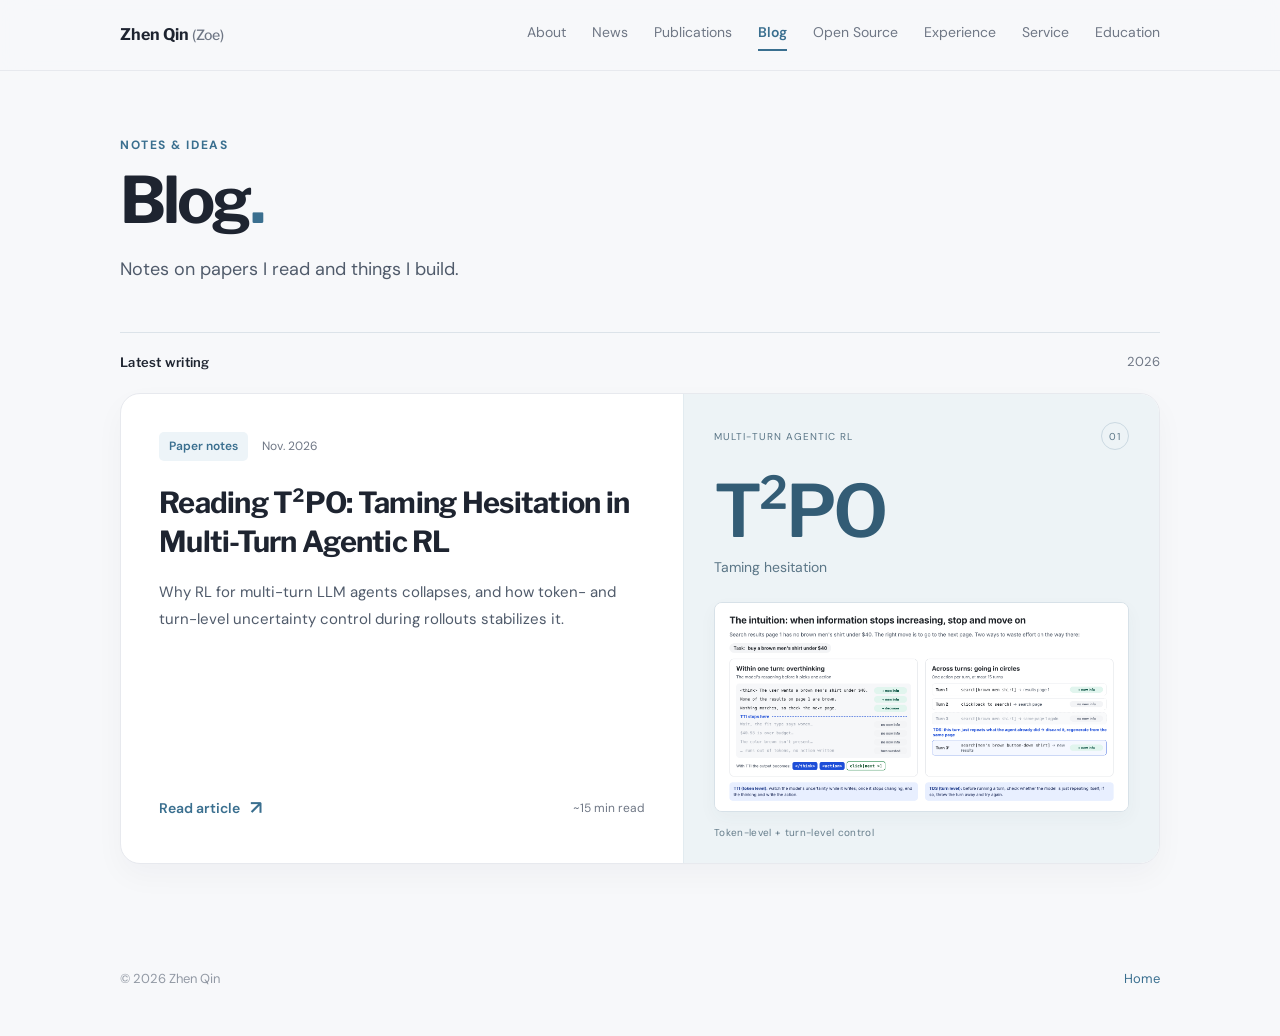
==== commit 0f078a94: "Order blog navigation after publications" ====
--- a/blog/index.html
+++ b/blog/index.html
@@ -16,8 +16,8 @@
     <div class="navlinks">
       <a href="../#about">About</a>
       <a href="../#news">News</a>
+      <a href="../#publications">Publications</a>
       <a href="./" aria-current="page">Blog</a>
-      <a href="../#publications">Publications</a>
       <a href="../#opensource">Open Source</a>
       <a href="../#experience">Experience</a>
       <a href="../#service">Service</a>
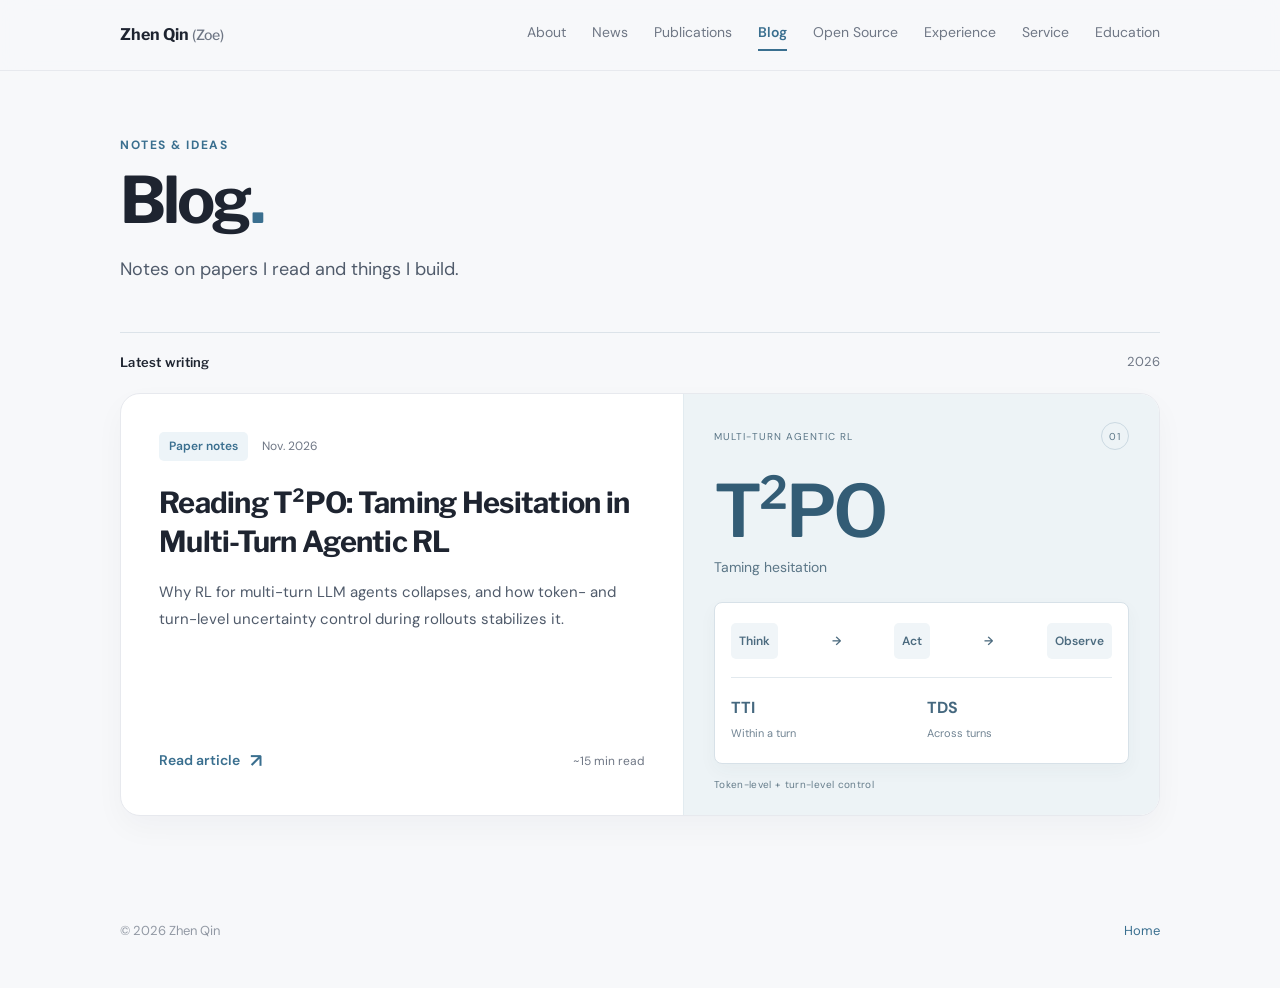
==== commit 5598cb5a: "Update blog.css link and modify art figure structure" ====
--- a/blog/index.html
+++ b/blog/index.html
@@ -6,7 +6,7 @@
   <title>Blog — Zhen Qin</title>
   <meta name="description" content="Notes on papers and research by Zhen Qin.">
   <link rel="stylesheet" href="../style.css?v=home-blog-1">
-  <link rel="stylesheet" href="blog.css?v=shared-nav-1">
+  <link rel="stylesheet" href="blog.css?v=clear-figures-1">
 </head>
 <body class="blog-page" id="top">
 <a class="skip-link" href="#content">Skip to content</a>
@@ -50,7 +50,7 @@
           <div class="art-heading"><span>Multi-turn agentic RL</span><span class="art-number">01</span></div>
           <div class="art-title">T²PO</div>
           <div class="art-subtitle">Taming hesitation</div>
-          <div class="art-figure"><img src="t2po/fig0-intuition.png" width="1600" height="805" alt="" decoding="async"></div>
+          <div class="art-figure art-diagram"><div class="art-diagram-row"><span>Think</span><span>→</span><span>Act</span><span>→</span><span>Observe</span></div><div class="art-diagram-methods"><span><strong>TTI</strong>Within a turn</span><span><strong>TDS</strong>Across turns</span></div></div>
           <div class="art-caption">Token-level + turn-level control</div>
         </div>
       </a>
--- a/blog/blog.css
+++ b/blog/blog.css
@@ -38,7 +38,7 @@
 .art-caption{font-size:10px;letter-spacing:.035em;color:#657c8a;margin-top:12px}
 /* Long-form reading */
 .post{width:min(var(--reading),calc(100% - 48px));margin:0 auto;padding:44px 0 30px}
-.post-header{width:min(920px,calc(100vw - 48px));position:relative;left:50%;transform:translateX(-50%);padding-bottom:34px;margin-bottom:32px;border-bottom:1px solid var(--blog-rule)}
+.post-header{width:100%;padding-bottom:34px;margin-bottom:32px;border-bottom:1px solid var(--blog-rule)}
 .back-link{display:inline-flex;align-items:center;gap:9px;font-size:13px;color:var(--muted);margin-bottom:34px}
 .back-link:hover{color:var(--accent);opacity:1}
 .post-kicker{margin-bottom:14px}
@@ -70,7 +70,7 @@
 .post code{font-family:ui-monospace,SFMono-Regular,Menlo,monospace;font-size:.86em;background:#eceff3;border:1px solid #e4e8ed;border-radius:5px;padding:1px 5px;overflow-wrap:anywhere}
 .post blockquote{margin:24px 0;padding:2px 0 2px 22px;border-left:3px solid #c1d3df;color:var(--ink-soft)}
 .post blockquote p:last-child{margin-bottom:0}
-.post figure{margin:32px 0 36px;width:min(1000px,calc(100vw - 48px));position:relative;left:50%;transform:translateX(-50%)}
+.post figure{margin:32px 0 36px;width:100%}
 .post figure>a{display:block;border-radius:12px}
 .post figure>a:hover{opacity:1}
 .post figure img{width:100%;height:auto;display:block;border:1px solid var(--blog-rule);border-radius:12px;background:#fff;box-shadow:0 6px 20px rgba(31,41,55,.025)}
@@ -122,7 +122,7 @@
   .post h2{font-size:23px;margin-top:40px;padding-top:24px;scroll-margin-top:160px;text-wrap:initial}
   .post h3{font-size:18px}
   .post p,.post li{font-size:16px;line-height:1.85}
-  .post figure{width:calc(100vw - 28px);margin:26px 0 30px}
+  .post figure{width:100%;margin:26px 0 30px}
   .post figure img{border-radius:8px}
   .post figcaption{padding:0 4px;font-size:12px}
   .post th,.post td{padding:11px 12px}
@@ -131,3 +131,137 @@
   #top,#content{scroll-margin-top:160px}
 }
 @media(prefers-reduced-motion:reduce){html{scroll-behavior:auto}.post-card,.read-link>span{transition:none}}
+
+/* Typeset, responsive figures: text stays sharp at every zoom level. */
+.diagram{--d-purple:#5447a9;--d-green:#146b57;--d-orange:#9a431e;box-sizing:border-box;min-width:0;background:var(--paper);border:1px solid var(--blog-rule);border-radius:14px;padding:24px;color:#283240;text-align:left}
+.diagram *{box-sizing:border-box}
+.diagram .d-heading{margin-bottom:22px}
+.diagram h3{font-family:"Libre Franklin",sans-serif;font-size:21px;line-height:1.35;letter-spacing:-.025em;margin:0 0 10px}
+.diagram h4{font-family:"Libre Franklin",sans-serif;font-size:16px;line-height:1.4;letter-spacing:-.01em;margin:0 0 14px}
+.diagram p,.diagram li{font-size:14px;line-height:1.65;margin:0 0 12px}
+.diagram .d-heading>p{font-size:14px;color:#5a6674;margin:0}
+.d-grid{display:grid;grid-template-columns:repeat(2,minmax(0,1fr));gap:16px;margin:16px 0}
+.d-grid.d-three{grid-template-columns:repeat(3,minmax(0,1fr))}
+.d-card{min-width:0;padding:18px;background:#fff;border:1px solid #dfe5ec;border-radius:10px}
+.d-card.purple{border-color:#aaa1df}
+.d-card.green{border-color:#8ebead}
+.d-card.orange{border-color:#d6ae99}
+.d-card>:last-child{margin-bottom:0}
+.d-label{font-size:11px;line-height:1.5;letter-spacing:.075em;text-transform:uppercase;color:#6b7585;font-weight:600;margin-bottom:10px}
+.d-card.purple>.d-label{color:var(--d-purple)}
+.d-card.green>.d-label{color:var(--d-green)}
+.diagram dl{margin:16px 0}
+.diagram dt{font-size:10px;font-weight:600;letter-spacing:.08em;text-transform:uppercase;color:#6b7585;margin:12px 0 4px}
+.diagram dd{font-size:14px;line-height:1.65;margin:0}
+.d-note{font-size:13px;line-height:1.65;padding:13px 15px;margin:14px 0;border-radius:7px;background:#f3f5f8;color:#475466;overflow-wrap:anywhere}
+.d-note.purple{background:#f0edfc;color:#413782}
+.d-note.green{background:#eaf5f0;color:#1d5b4b}
+.d-note.orange{background:#fcf0e8;color:#7e3a1e}
+.d-note.dark{background:#2a3441;color:#fff}
+.d-grid>.d-note{margin:0}
+.diagram .d-next{margin:15px 0 0;padding-top:12px;border-top:1px solid #e5e9ef;font-size:12px;font-weight:600;color:var(--accent)}
+.d-chips{display:flex;flex-wrap:wrap;gap:6px;margin:10px 0}
+.d-chip{display:inline-block;max-width:100%;padding:5px 9px;background:#f0f2f5;border-radius:5px;color:#586374;font-size:12px;line-height:1.4;font-weight:500;overflow-wrap:anywhere}
+.d-chip.purple{background:#efecfc;color:#4e409a}
+.d-chip.green{background:#e5f3ee;color:#155c49}
+.d-chip.orange{background:#fbeee5;color:#91431f}
+.d-chip.blue{background:#e6eff6;color:#305c7a;font-family:ui-monospace,SFMono-Regular,Menlo,monospace}
+.d-sequence{display:flex;flex-direction:column;gap:20px;margin:16px 0}
+.d-sequence>span{position:relative;font-size:13px;line-height:1.6;text-align:center;border:1px solid #b9d9cb;border-radius:6px;background:#eff8f3;padding:8px;color:#235c4c}
+.d-sequence>span:not(:last-child)::after{content:"↓";position:absolute;left:calc(50% - 5px);bottom:-21px;height:20px;color:#5c7f70}
+.d-rollouts{display:grid;grid-template-columns:repeat(2,minmax(0,1fr));gap:7px;margin:14px 0}
+.d-rollouts>div{display:flex;justify-content:space-between;gap:4px 8px;flex-wrap:wrap;border:1px solid #e0dcef;border-radius:5px;background:#fff;padding:7px 8px;font-size:11px;line-height:1.5}
+.d-good{color:var(--d-green);font-weight:600}
+.d-warn{color:var(--d-orange);font-weight:600}
+.diagram .d-emphasis{font-size:13px;font-weight:600;color:var(--accent);margin:14px 0}
+.diagram .d-small{font-size:12px;line-height:1.6;color:#657080;margin:12px 0}
+.diagram .d-source{font-size:12px;margin:18px 0 0;padding-top:14px;border-top:1px solid #e4e8ed}
+.d-trajectory{border:1px dashed #b5bfce;border-radius:10px;padding:16px;margin:18px 0}
+.d-trajectory .d-grid{gap:12px}
+.d-trajectory .d-card{padding:13px}
+.d-trajectory .d-note{padding:10px;font-size:12px;margin:0}
+.d-trajectory .d-card h4{font-size:14px}
+.d-down{text-align:center;color:#768294;line-height:1;margin:9px 0}
+.diagram .d-bridge{font-size:12px;font-weight:600;color:var(--accent);text-align:center;margin:14px 0 0}
+.d-trajectory>.d-small{text-align:center;margin-bottom:0}
+.diagram code{font-family:ui-monospace,SFMono-Regular,Menlo,monospace;font-size:12px;line-height:1.65;padding:0;border:0;border-radius:0;background:none;color:inherit;white-space:normal;overflow-wrap:anywhere}
+.d-transcript{padding:13px;background:#f5f6f8;border-radius:7px;margin:14px 0}
+.d-thought{padding:9px 0;border-bottom:1px solid #e5e9ee;display:flex;flex-wrap:wrap;gap:7px;align-items:baseline}
+.d-thought:last-child{border-bottom:0}
+.d-thought>code{flex:1 1 165px}
+.d-thought>.d-chip{font-size:10px;padding:3px 6px;margin-left:auto}
+.d-muted{color:#6e7785}
+.d-cut{color:var(--accent);font-size:12px;font-weight:600;border-bottom:2px dashed #a3bccd;padding:9px 0}
+.d-turn-row{padding:12px;background:#fff;border:1px solid #e1e6ed;border-radius:7px;margin:10px 0;display:grid;gap:7px}
+.d-turn-row>strong{font-size:13px}
+.d-turn-row>span:not(.d-chip){font-size:12px;color:#6b7585}
+.d-turn-row>.d-chip{justify-self:start;font-size:10px;padding:3px 6px}
+.d-turn-new{border-color:#9eb9ce;background:#f3f8fc}
+.diagram table.d-table{min-width:0;width:100%;border-collapse:collapse;border:0;border-radius:0;margin:12px 0 16px;font-size:12px;line-height:1.5;box-shadow:none;background:transparent}
+.diagram .d-table th,.diagram .d-table td{border:0;border-bottom:1px solid #e5e9ee;padding:9px 4px;vertical-align:middle;text-align:left;font-size:12px;color:inherit;background:transparent}
+.diagram .d-table th{font-family:inherit;font-size:10px;color:#6b7585;font-weight:600}
+.diagram .d-table tr:last-child td{border-bottom:0}
+.diagram .d-table tr.d-selected td{background:#edf2fa;font-weight:600;color:#335772}
+.diagram .d-table td.d-good{color:var(--d-green)}
+.diagram .d-table td.d-warn{color:var(--d-orange)}
+.diagram .d-table s{color:#8a92a0;font-size:10px;display:block}
+.d-prob{position:relative;display:block;min-width:58px;padding:3px 5px;font-size:12px;font-variant-numeric:tabular-nums}
+.d-bar{position:absolute;inset:0 auto 0 0;width:var(--prob);background:#d5e2ec;border-radius:3px}
+.d-prob>span:last-child{position:relative;z-index:1}
+.d-token-flow{display:flex;flex-wrap:wrap;align-items:center;gap:16px;margin:16px 0}
+.d-token-flow>div{flex:1 1 220px}
+.d-flow-arrow{color:var(--accent);font-size:22px}
+.d-excerpt code{font-size:13px;line-height:1.85}
+.d-excerpt mark{background:#f9e2ce;color:#62351d;padding:1px 2px}
+.d-excerpt mark.d-stop{background:#e3eefa;color:#335c7a;border:1px solid #9bb5cc;border-radius:3px}
+.d-reward-grid{display:grid;grid-template-columns:repeat(4,minmax(0,1fr));gap:6px;margin:14px 0}
+.d-reward-grid>div{border:1px solid;border-radius:5px;padding:8px 2px;font-size:12px;line-height:1.5;text-align:center}
+.d-reward-grid strong{display:block}
+.d-reward-grid .green{background:#edf6f2;border-color:#c0ddcf;color:#1c604c}
+.d-reward-grid .orange{background:#fbf0eb;border-color:#e7c8b7;color:#8b4528}
+.d-equation{font-family:ui-monospace,SFMono-Regular,Menlo,monospace;font-size:15px;line-height:1.8;text-align:center;padding:14px;border-radius:7px;background:#f0edfc;color:#423780;margin:14px 0;overflow-wrap:anywhere}
+.d-equation.d-loss{font-size:13px;background:#f4f6f8;color:#354352}
+.figure-tools{display:flex;align-items:center;justify-content:space-between;gap:12px;margin:12px 0 0;font-size:12px;color:var(--muted)}
+.figure-expand,.figure-close{font-family:inherit;font-size:12px;line-height:1.5;color:var(--accent);border:1px solid #d6e1e9;border-radius:6px;background:#fff;padding:7px 11px;cursor:pointer}
+.figure-expand:hover,.figure-close:hover{background:var(--accent-soft)}
+.figure-expand:focus-visible,.figure-close:focus-visible{outline:3px solid var(--accent);outline-offset:3px}
+.figure-tools>a{color:#657588;text-decoration:underline;text-underline-offset:3px}
+.post .diagram-figure figcaption{width:100%;margin-top:12px}
+.figure-dialog{width:min(1080px,calc(100vw - 40px));max-width:none;max-height:90vh;padding:0;border:1px solid #d4dfe8;border-radius:14px;background:var(--bg);box-shadow:0 20px 80px rgba(20,34,48,.3);overflow:auto;color:var(--text)}
+.figure-dialog::backdrop{background:rgba(22,32,44,.6)}
+.figure-dialog-toolbar{position:sticky;top:0;z-index:5;display:flex;justify-content:space-between;align-items:center;gap:20px;padding:13px 20px;background:var(--bg);border-bottom:1px solid var(--line);font-size:13px;font-weight:600}
+.figure-dialog-body{padding:20px}
+.figure-dialog-open{overflow:hidden}
+.figure-dialog .diagram{--blog-rule:#dce3e9}
+.art-diagram{padding:20px 16px}
+.art-diagram-row{display:flex;justify-content:space-between;align-items:center;gap:8px;font-size:12px;font-weight:600;color:#4c6b7f}
+.art-diagram-row>span:nth-child(odd){padding:8px;background:#f0f5f8;border-radius:5px}
+.art-diagram-methods{display:grid;grid-template-columns:1fr 1fr;gap:12px;margin-top:18px;padding-top:16px;border-top:1px solid #e2e9ee;font-size:11px;color:#718493}
+.art-diagram-methods strong{display:block;font-size:16px;color:#45687f;margin-bottom:3px}
+@media(max-width:680px){
+ .diagram{padding:18px;border-radius:10px}
+ .diagram h3{font-size:19px}
+ .diagram h4{font-size:16px}
+ .d-grid,.d-grid.d-three{grid-template-columns:1fr;gap:13px}
+ .d-card{padding:16px}
+ .d-trajectory{padding:12px}
+ .d-trajectory .d-card{padding:14px}
+ .d-trajectory .d-note{font-size:13px}
+ .d-trajectory .d-card h4{font-size:16px}
+ .d-flow-arrow{transform:rotate(90deg);margin:auto}
+ .d-token-flow{flex-direction:column;align-items:stretch;gap:6px}
+ .d-token-flow>div{flex:auto}
+ .d-token-flow .d-chips{margin-bottom:0}
+ .figure-tools{font-size:11px}
+ .figure-dialog{width:calc(100vw - 16px);max-height:94vh;border-radius:10px}
+ .figure-dialog-toolbar{padding:10px 14px}
+ .figure-dialog-body{padding:10px}
+ .figure-dialog .diagram{padding:16px}
+ .post .diagram-figure figcaption{padding:0}
+ .art-diagram{padding:12px}
+ .art-diagram-row{gap:3px;font-size:9px}
+ .art-diagram-row>span:nth-child(odd){padding:4px}
+ .art-diagram-methods{gap:7px;margin-top:10px;padding-top:8px;font-size:9px}
+ .art-diagram-methods strong{font-size:12px}
+}
+@media print{.figure-tools,.figure-dialog{display:none}.diagram{break-inside:avoid}}
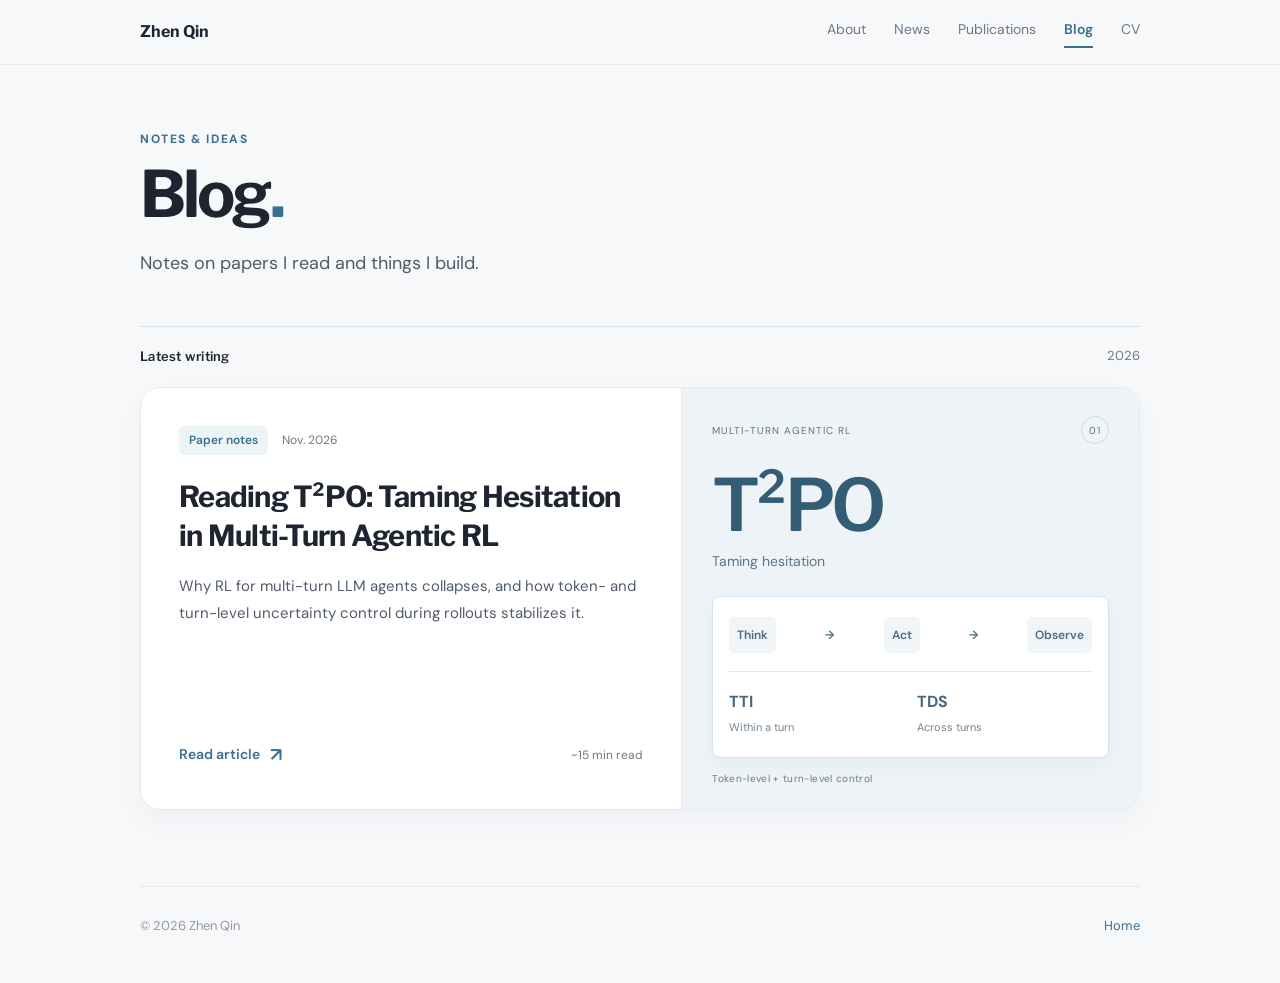
==== commit b53b2d06: "Refresh homepage design Flatten publication and timeline cards into lists, color venue labels by acc" ====
--- a/blog/index.html
+++ b/blog/index.html
@@ -5,23 +5,20 @@
   <meta name="viewport" content="width=device-width, initial-scale=1.0">
   <title>Blog — Zhen Qin</title>
   <meta name="description" content="Notes on papers and research by Zhen Qin.">
-  <link rel="stylesheet" href="../style.css?v=home-blog-1">
-  <link rel="stylesheet" href="blog.css?v=clear-figures-1">
+  <link rel="stylesheet" href="../style.css?v=refresh-1">
+  <link rel="stylesheet" href="blog.css?v=compact-flows-1">
 </head>
 <body class="blog-page" id="top">
 <a class="skip-link" href="#content">Skip to content</a>
 <header class="topbar">
   <div class="shell nav">
-    <a class="brand" href="../">Zhen Qin <span class="brand-zoe">(Zoe)</span></a>
+    <a class="brand" href="../">Zhen Qin</a>
     <div class="navlinks">
       <a href="../#about">About</a>
       <a href="../#news">News</a>
       <a href="../#publications">Publications</a>
       <a href="./" aria-current="page">Blog</a>
-      <a href="../#opensource">Open Source</a>
-      <a href="../#experience">Experience</a>
-      <a href="../#service">Service</a>
-      <a href="../#education">Education</a>
+      <a href="../cv.pdf" target="_blank" rel="noopener">CV</a>
     </div>
   </div>
 </header>
--- a/style.css
+++ b/style.css
@@ -1,69 +1,111 @@
+@import url('https://fonts.googleapis.com/css2?family=DM+Sans:wght@400;500;600&family=Libre+Franklin:wght@500;600;700&display=swap');
+:root{--bg:#f7f8fa;--paper:#fff;--text:#1e2430;--muted:#6f7785;--line:#e7e9ee;--accent:#3a6f8f;--accent-soft:#edf4f8;--tag:#f1f3f6;--max:1000px}
+*{box-sizing:border-box}
+html{scroll-behavior:smooth}
+body{margin:0;background:var(--bg);color:var(--text);font-family:"DM Sans",system-ui,sans-serif;font-size:16px;line-height:1.7}
+a{color:var(--accent);text-decoration:none}
+a:hover{opacity:.78}
+.shell{width:min(var(--max),calc(100% - 40px));margin:0 auto}
+.brand,h1,h2,h3,.label{font-family:"Libre Franklin",sans-serif}
 
-@import url('https://fonts.googleapis.com/css2?family=DM+Sans:wght@400;500;600&family=Libre+Franklin:wght@500;600;700&display=swap');
-:root{--bg:#f7f8fa;--paper:#fff;--text:#1e2430;--muted:#6f7785;--line:#e7e9ee;--accent:#3a6f8f;--accent-soft:#edf4f8;--tag:#f1f3f6;--shadow:0 18px 45px rgba(31,41,55,.07);--max:1040px}
-*{box-sizing:border-box}html{scroll-behavior:smooth}body{margin:0;background:var(--bg);color:var(--text);font-family:"DM Sans",system-ui,sans-serif;font-size:16px;line-height:1.7}a{color:var(--accent);text-decoration:none}a:hover{opacity:.78}.shell{width:min(var(--max),calc(100% - 40px));margin:0 auto}.topbar{position:sticky;top:0;z-index:20;background:rgba(247,248,250,.9);backdrop-filter:blur(14px);border-bottom:1px solid var(--line)}.nav{min-height:70px;display:flex;align-items:center;justify-content:space-between;gap:24px}.brand,h1,h2,h3,.label{font-family:"Libre Franklin",sans-serif}.brand{font-weight:700;color:var(--text)}.navlinks{display:flex;gap:26px;flex-wrap:wrap}.navlinks a{color:var(--muted);font-size:14px}.hero{padding:72px 0 56px;display:grid;grid-template-columns:290px 1fr;gap:56px;align-items:center}.photo-wrap{background:var(--paper);border-radius:28px;padding:12px;box-shadow:var(--shadow)}.photo{width:100%;aspect-ratio:1;display:block;object-fit:cover;border-radius:20px}.eyebrow{color:var(--accent);font-size:14px;font-weight:600;margin-bottom:10px}.hero h1{margin:0;font-size:clamp(42px,6vw,64px);line-height:1.05;letter-spacing:-.04em}.cn{font-size:.62em;font-weight:500;color:var(--muted);margin-left:10px;letter-spacing:0}.aka{margin:8px 0 18px;color:var(--muted);font-size:15px}.intro{max-width:670px;margin:0 0 22px;font-size:18px;color:#424a57}.links{display:flex;flex-wrap:wrap;gap:14px;margin-bottom:22px}.links a{background:var(--paper);border:1px solid var(--line);border-radius:999px;padding:8px 14px;font-size:14px;font-weight:600}.tags{display:flex;flex-wrap:wrap;gap:8px}.tags span{background:var(--tag);color:#59616e;border-radius:999px;padding:6px 11px;font-size:13px}.section{display:grid;grid-template-columns:190px 1fr;gap:44px;padding:48px 0;border-top:1px solid var(--line)}.label{font-weight:700;font-size:15px;color:var(--muted);padding-top:5px}.prose p{margin:0 0 16px;max-width:760px;font-size:17px}.seeking{color:var(--accent);font-weight:600}.paper{display:grid;grid-template-columns:110px 1fr;gap:24px;background:var(--paper);border:1px solid var(--line);border-radius:20px;padding:24px;margin-bottom:18px;box-shadow:0 8px 24px rgba(31,41,55,.035)}.badge{width:fit-content;height:fit-content;background:var(--accent-soft);color:var(--accent);border-radius:999px;padding:7px 10px;font-size:12px;font-weight:700;white-space:nowrap}.paper h2{margin:0 0 8px;font-size:20px;line-height:1.35}.meta,.venue{margin:0 0 5px;color:#545c68;font-size:14px}.venue{font-style:italic}.paperlink{display:inline-block;margin-top:6px;font-weight:600;font-size:14px}.research-grid{display:grid;grid-template-columns:repeat(2,minmax(0,1fr));gap:18px}.research-card{background:var(--paper);border:1px solid var(--line);border-radius:20px;padding:24px;min-height:180px}.kicker{color:var(--accent);font-size:12px;font-weight:700;text-transform:uppercase;letter-spacing:.08em;margin-bottom:9px}.research-card h3{margin:0 0 10px;font-size:20px}.research-card p{margin:0;color:#5a6270}.timeline{background:var(--paper);border:1px solid var(--line);border-radius:20px;padding:6px 24px}.edu{display:flex;justify-content:space-between;gap:24px;padding:20px 0;border-bottom:1px solid var(--line)}.edu:last-child{border-bottom:0}.edu h3{margin:0 0 2px;font-size:17px}.edu p{margin:0;color:var(--muted)}.date{color:var(--muted);font-size:14px;white-space:nowrap}.footer{display:flex;justify-content:space-between;gap:20px;color:#9299a4;font-size:13px;padding:28px 0 46px}
-@media(max-width:820px){.hero{grid-template-columns:220px 1fr;gap:34px}.section{grid-template-columns:1fr;gap:16px}.label{color:var(--text);font-size:20px}.research-grid{grid-template-columns:1fr}}
-@media(max-width:650px){.shell{width:min(var(--max),calc(100% - 28px))}.nav{align-items:flex-start;flex-direction:column;padding:14px 0;gap:7px}.navlinks{gap:14px}.hero{grid-template-columns:1fr;padding-top:38px}.photo-wrap{width:210px}.hero h1{font-size:42px}.paper{grid-template-columns:1fr;gap:14px}.edu,.footer{flex-direction:column;gap:4px}}
+/* Top bar */
+.topbar{position:sticky;top:0;z-index:20;background:rgba(247,248,250,.9);backdrop-filter:blur(14px);border-bottom:1px solid var(--line)}
+.nav{min-height:64px;display:flex;align-items:center;justify-content:space-between;gap:24px}
+.brand{font-weight:700;color:var(--text)}
+.brand-zoe{font-weight:500;color:var(--muted);font-size:.88em}
+.navlinks{display:flex;gap:28px;flex-wrap:wrap}
+.navlinks a{color:var(--muted);font-size:14px}
+.navlinks a:hover,.navlinks a[aria-current]{color:var(--text);opacity:1}
 
-.news-list{display:flex;flex-direction:column;gap:12px}
-.news-item{display:grid;grid-template-columns:72px 1fr;gap:16px;align-items:start}
-.news-date{color:var(--accent);font-weight:700;font-size:14px}
-@media(max-width:650px){.news-item{grid-template-columns:58px 1fr;gap:10px}}
+/* Hero */
+.hero{padding:72px 0 60px;display:grid;grid-template-columns:240px 1fr;gap:56px;align-items:center}
+.photo{width:100%;aspect-ratio:1;display:block;object-fit:cover;border-radius:16px}
+.hero h1{margin:0 0 14px;font-size:clamp(40px,5.5vw,56px);line-height:1.05;letter-spacing:-.035em}
+.cn{font-size:.55em;font-weight:500;color:var(--muted);margin-left:10px;letter-spacing:0}
+.position{font-size:17px;line-height:1.6;color:#454d59;margin:0 0 24px}
+.position span{display:inline-block;margin-top:3px;color:var(--accent);font-size:18px;font-weight:600}
+.links{display:flex;flex-wrap:wrap;gap:10px;margin-bottom:20px}
+.links a{border:1px solid var(--line);background:var(--paper);border-radius:8px;padding:6px 13px;font-size:14px;font-weight:600}
+.links a:hover{border-color:var(--accent);opacity:1}
+.tags{display:flex;flex-wrap:wrap;gap:4px 20px;color:var(--muted);font-size:14px}
+.tags span::before{content:"";display:inline-block;width:5px;height:5px;border-radius:50%;background:var(--accent);opacity:.55;margin-right:8px;vertical-align:middle}
 
-.brand-zoe{font-weight:500;color:var(--muted);font-size:.88em}
-.news-item{grid-template-columns:90px 1fr}
-@media(max-width:650px){.news-item{grid-template-columns:78px 1fr}}
+/* Sections: label column + content column */
+.section{display:grid;grid-template-columns:170px 1fr;gap:44px;padding:44px 0;border-top:1px solid var(--line);scroll-margin-top:70px}
+.label{margin:0;font-weight:600;font-size:13px;color:var(--muted);text-transform:uppercase;letter-spacing:.08em;line-height:1.7;padding-top:3px}
+.body{min-width:0}
+.prose p{margin:0 0 16px;max-width:720px;font-size:17px}
+.seeking{border-left:3px solid var(--accent);padding-left:14px;color:var(--text);font-weight:500}
 
-.service-list{display:flex;flex-direction:column;gap:12px}
-.service-item{display:grid;grid-template-columns:120px 1fr;gap:18px;align-items:start}
-.service-role{color:var(--accent);font-weight:700;font-size:14px}
-@media(max-width:650px){.service-item{grid-template-columns:1fr;gap:2px}}
+/* News */
+.news-list{display:flex;flex-direction:column;gap:10px}
+.news-item{display:grid;grid-template-columns:90px 1fr;gap:16px;align-items:start}
+.news-date{color:var(--muted);font-weight:600;font-size:14px;font-variant-numeric:tabular-nums}
 
+/* Publications & open source: flat list, venue in the left column */
+.paper{display:grid;grid-template-columns:96px 1fr;gap:20px;padding:20px 0;border-bottom:1px solid var(--line)}
+.paper:first-child{padding-top:0}
+.paper:last-child{border-bottom:0}
+.badge{font-family:"Libre Franklin",sans-serif;font-size:13px;font-weight:700;color:var(--accent);line-height:1.5;padding-top:2px}
+.badge.pre{color:var(--muted);font-weight:600}
+.paper h2{margin:0 0 6px;font-size:17px;font-weight:600;line-height:1.45}
+.meta,.venue{margin:0 0 3px;color:#545c68;font-size:14px}
+.venue{font-style:italic}
+.paperlink{display:inline-block;margin:6px 16px 0 0;font-weight:600;font-size:14px}
+
+/* Experience & education */
+.edu{display:flex;justify-content:space-between;gap:24px;padding:14px 0;border-bottom:1px solid var(--line)}
+.edu:first-child{padding-top:0}
+.edu:last-child{border-bottom:0}
+.edu h3{margin:0 0 2px;font-size:16px;font-weight:600}
+.edu p{margin:0;color:var(--muted);font-size:15px}
+.date{color:var(--muted);font-size:14px;white-space:nowrap}
 .service-simple p{margin:0 0 10px}
 
-/* Refined hero */
-.hero-copy .eyebrow,.hero-copy .aka,.hero-copy .intro{display:none}
-.hero-copy h1{margin-bottom:14px}
-.zoe-name{font-size:.42em;font-weight:500;color:var(--muted);letter-spacing:0;vertical-align:middle}
-/* .position{font-size:17px;line-height:1.55;color:#454d59;margin:0 0 22px} */
-/* .position span{color:var(--muted)} */
-.position {font-size: 17px;line-height: 1.6;color: #454d59; margin: 0 0 22px;}
-.position span {display: inline-block; margin-top: 3px; color: var(--accent); font-size: 18px; font-weight: 600;}
-.brand-zoe{font-weight:500;color:var(--muted);font-size:.88em}
+.footer{display:flex;justify-content:space-between;gap:20px;color:#9299a4;font-size:13px;padding:28px 0 46px;border-top:1px solid var(--line)}
 
-.aka-visible{margin:7px 0 13px;color:var(--muted);font-size:15px}
-
-/* Homepage previews of the latest blog posts. */
-.home-writing{scroll-margin-top:90px}
-.home-writing>.label{margin:0;line-height:1.7}
-.home-writing .body{min-width:0}
-.home-writing-overview{display:flex;justify-content:space-between;align-items:baseline;gap:14px 24px;margin-bottom:20px}
+/* Homepage preview of the latest blog posts */
+.home-writing-overview{display:flex;justify-content:space-between;align-items:baseline;gap:14px 24px;margin-bottom:16px}
 .home-writing-overview p{color:var(--muted);font-size:14px;margin:0}
 .home-all-posts{display:inline-flex;gap:8px;align-items:center;white-space:nowrap;font-size:13px;font-weight:600}
 .home-writing-list{display:grid;gap:16px}
-.home-post{background:var(--paper);border:1px solid var(--line);border-radius:16px;overflow:hidden;box-shadow:0 8px 24px rgba(31,41,55,.025);transition:border-color .2s,box-shadow .2s}
-.home-post:hover{border-color:#bdcdd8;box-shadow:0 12px 30px rgba(31,41,55,.05)}
+.home-post{background:var(--paper);border:1px solid var(--line);border-radius:12px;overflow:hidden;transition:border-color .2s}
+.home-post:hover{border-color:#bdcdd8}
 .home-post-link{display:grid;grid-template-columns:124px minmax(0,1fr);color:var(--text);height:100%}
 .home-post-link:hover{opacity:1}
 .home-post-cover{display:flex;flex-direction:column;justify-content:center;align-items:center;gap:10px;background:var(--accent-soft);border-right:1px solid #e2ebf0;color:var(--accent);padding:22px 12px}
 .home-post-cover>span:first-child{font-family:"Libre Franklin",sans-serif;font-size:34px;font-weight:600;letter-spacing:-.05em;line-height:1.2}
 .home-post-cover>span:last-child{font-size:10px;letter-spacing:.05em}
-.home-post-copy{padding:24px;min-width:0}
-.home-post-meta{display:flex;flex-wrap:wrap;gap:4px 14px;color:var(--muted);font-size:11px;line-height:1.6;margin-bottom:10px}
+.home-post-copy{padding:22px 24px;min-width:0}
+.home-post-meta{display:flex;flex-wrap:wrap;gap:4px 14px;color:var(--muted);font-size:12px;line-height:1.6;margin-bottom:8px}
 .home-post-meta time{color:var(--accent);font-weight:500}
-.home-post h3{font-size:19px;letter-spacing:-.02em;line-height:1.4;margin:0 0 11px}
-.home-post-copy>p{font-size:14px;line-height:1.75;color:#545c68;margin:0 0 18px}
-.home-post-bottom{display:flex;justify-content:space-between;align-items:center;gap:16px;color:var(--muted);font-size:11px}
+.home-post h3{font-size:18px;letter-spacing:-.02em;line-height:1.4;margin:0 0 10px}
+.home-post-copy>p{font-size:14px;line-height:1.75;color:#545c68;margin:0 0 14px}
+.home-post-bottom{display:flex;justify-content:space-between;align-items:center;gap:16px;color:var(--muted);font-size:12px}
 .home-read-link{color:var(--accent);font-size:13px;font-weight:600;display:inline-flex;gap:8px}
 .home-writing a:focus-visible{outline:3px solid var(--accent);outline-offset:4px;border-radius:3px}
 .home-post-link:focus-visible{outline-offset:-4px}
+
+@media(max-width:820px){
+  .hero{grid-template-columns:200px 1fr;gap:34px}
+  .section{grid-template-columns:1fr;gap:14px}
+}
 @media(max-width:650px){
-  .home-writing{scroll-margin-top:160px}
+  .shell{width:min(var(--max),calc(100% - 28px))}
+  .nav{align-items:flex-start;flex-direction:column;padding:12px 0;gap:4px}
+  .navlinks{gap:18px}
+  .hero{grid-template-columns:1fr;padding-top:36px;gap:24px}
+  .photo{width:160px}
+  .hero h1{font-size:40px}
+  .section{scroll-margin-top:110px}
+  .news-item{grid-template-columns:78px 1fr;gap:10px}
+  .paper{grid-template-columns:1fr;gap:4px}
+  .edu,.footer{flex-direction:column;gap:4px}
   .home-writing-overview{flex-wrap:wrap;gap:8px}
   .home-post-link{grid-template-columns:1fr}
   .home-post-cover{flex-direction:row;justify-content:space-between;padding:15px 20px;border-right:0;border-bottom:1px solid #e2ebf0}
   .home-post-cover>span:first-child{font-size:28px}
   .home-post-copy{padding:20px}
-  .home-post h3{font-size:19px}
 }
-@media(prefers-reduced-motion:reduce){.home-post{transition:none}.home-writing{scroll-behavior:auto}}
+@media(prefers-reduced-motion:reduce){html{scroll-behavior:auto}.home-post{transition:none}}
+.aka-visible{margin:-8px 0 14px;color:var(--muted);font-size:15px}
--- a/blog/blog.css
+++ b/blog/blog.css
@@ -132,131 +132,111 @@
 }
 @media(prefers-reduced-motion:reduce){html{scroll-behavior:auto}.post-card,.read-link>span{transition:none}}
 
-/* Typeset, responsive figures: text stays sharp at every zoom level. */
-.diagram{--d-purple:#5447a9;--d-green:#146b57;--d-orange:#9a431e;box-sizing:border-box;min-width:0;background:var(--paper);border:1px solid var(--blog-rule);border-radius:14px;padding:24px;color:#283240;text-align:left}
-.diagram *{box-sizing:border-box}
-.diagram .d-heading{margin-bottom:22px}
-.diagram h3{font-family:"Libre Franklin",sans-serif;font-size:21px;line-height:1.35;letter-spacing:-.025em;margin:0 0 10px}
-.diagram h4{font-family:"Libre Franklin",sans-serif;font-size:16px;line-height:1.4;letter-spacing:-.01em;margin:0 0 14px}
-.diagram p,.diagram li{font-size:14px;line-height:1.65;margin:0 0 12px}
-.diagram .d-heading>p{font-size:14px;color:#5a6674;margin:0}
-.d-grid{display:grid;grid-template-columns:repeat(2,minmax(0,1fr));gap:16px;margin:16px 0}
-.d-grid.d-three{grid-template-columns:repeat(3,minmax(0,1fr))}
-.d-card{min-width:0;padding:18px;background:#fff;border:1px solid #dfe5ec;border-radius:10px}
-.d-card.purple{border-color:#aaa1df}
-.d-card.green{border-color:#8ebead}
-.d-card.orange{border-color:#d6ae99}
-.d-card>:last-child{margin-bottom:0}
-.d-label{font-size:11px;line-height:1.5;letter-spacing:.075em;text-transform:uppercase;color:#6b7585;font-weight:600;margin-bottom:10px}
-.d-card.purple>.d-label{color:var(--d-purple)}
-.d-card.green>.d-label{color:var(--d-green)}
-.diagram dl{margin:16px 0}
-.diagram dt{font-size:10px;font-weight:600;letter-spacing:.08em;text-transform:uppercase;color:#6b7585;margin:12px 0 4px}
-.diagram dd{font-size:14px;line-height:1.65;margin:0}
-.d-note{font-size:13px;line-height:1.65;padding:13px 15px;margin:14px 0;border-radius:7px;background:#f3f5f8;color:#475466;overflow-wrap:anywhere}
-.d-note.purple{background:#f0edfc;color:#413782}
-.d-note.green{background:#eaf5f0;color:#1d5b4b}
-.d-note.orange{background:#fcf0e8;color:#7e3a1e}
-.d-note.dark{background:#2a3441;color:#fff}
-.d-grid>.d-note{margin:0}
-.diagram .d-next{margin:15px 0 0;padding-top:12px;border-top:1px solid #e5e9ef;font-size:12px;font-weight:600;color:var(--accent)}
-.d-chips{display:flex;flex-wrap:wrap;gap:6px;margin:10px 0}
-.d-chip{display:inline-block;max-width:100%;padding:5px 9px;background:#f0f2f5;border-radius:5px;color:#586374;font-size:12px;line-height:1.4;font-weight:500;overflow-wrap:anywhere}
-.d-chip.purple{background:#efecfc;color:#4e409a}
-.d-chip.green{background:#e5f3ee;color:#155c49}
-.d-chip.orange{background:#fbeee5;color:#91431f}
-.d-chip.blue{background:#e6eff6;color:#305c7a;font-family:ui-monospace,SFMono-Regular,Menlo,monospace}
-.d-sequence{display:flex;flex-direction:column;gap:20px;margin:16px 0}
-.d-sequence>span{position:relative;font-size:13px;line-height:1.6;text-align:center;border:1px solid #b9d9cb;border-radius:6px;background:#eff8f3;padding:8px;color:#235c4c}
-.d-sequence>span:not(:last-child)::after{content:"↓";position:absolute;left:calc(50% - 5px);bottom:-21px;height:20px;color:#5c7f70}
-.d-rollouts{display:grid;grid-template-columns:repeat(2,minmax(0,1fr));gap:7px;margin:14px 0}
-.d-rollouts>div{display:flex;justify-content:space-between;gap:4px 8px;flex-wrap:wrap;border:1px solid #e0dcef;border-radius:5px;background:#fff;padding:7px 8px;font-size:11px;line-height:1.5}
-.d-good{color:var(--d-green);font-weight:600}
-.d-warn{color:var(--d-orange);font-weight:600}
-.diagram .d-emphasis{font-size:13px;font-weight:600;color:var(--accent);margin:14px 0}
-.diagram .d-small{font-size:12px;line-height:1.6;color:#657080;margin:12px 0}
-.diagram .d-source{font-size:12px;margin:18px 0 0;padding-top:14px;border-top:1px solid #e4e8ed}
-.d-trajectory{border:1px dashed #b5bfce;border-radius:10px;padding:16px;margin:18px 0}
-.d-trajectory .d-grid{gap:12px}
-.d-trajectory .d-card{padding:13px}
-.d-trajectory .d-note{padding:10px;font-size:12px;margin:0}
-.d-trajectory .d-card h4{font-size:14px}
-.d-down{text-align:center;color:#768294;line-height:1;margin:9px 0}
-.diagram .d-bridge{font-size:12px;font-weight:600;color:var(--accent);text-align:center;margin:14px 0 0}
-.d-trajectory>.d-small{text-align:center;margin-bottom:0}
-.diagram code{font-family:ui-monospace,SFMono-Regular,Menlo,monospace;font-size:12px;line-height:1.65;padding:0;border:0;border-radius:0;background:none;color:inherit;white-space:normal;overflow-wrap:anywhere}
-.d-transcript{padding:13px;background:#f5f6f8;border-radius:7px;margin:14px 0}
-.d-thought{padding:9px 0;border-bottom:1px solid #e5e9ee;display:flex;flex-wrap:wrap;gap:7px;align-items:baseline}
-.d-thought:last-child{border-bottom:0}
-.d-thought>code{flex:1 1 165px}
-.d-thought>.d-chip{font-size:10px;padding:3px 6px;margin-left:auto}
-.d-muted{color:#6e7785}
-.d-cut{color:var(--accent);font-size:12px;font-weight:600;border-bottom:2px dashed #a3bccd;padding:9px 0}
-.d-turn-row{padding:12px;background:#fff;border:1px solid #e1e6ed;border-radius:7px;margin:10px 0;display:grid;gap:7px}
-.d-turn-row>strong{font-size:13px}
-.d-turn-row>span:not(.d-chip){font-size:12px;color:#6b7585}
-.d-turn-row>.d-chip{justify-self:start;font-size:10px;padding:3px 6px}
-.d-turn-new{border-color:#9eb9ce;background:#f3f8fc}
-.diagram table.d-table{min-width:0;width:100%;border-collapse:collapse;border:0;border-radius:0;margin:12px 0 16px;font-size:12px;line-height:1.5;box-shadow:none;background:transparent}
-.diagram .d-table th,.diagram .d-table td{border:0;border-bottom:1px solid #e5e9ee;padding:9px 4px;vertical-align:middle;text-align:left;font-size:12px;color:inherit;background:transparent}
-.diagram .d-table th{font-family:inherit;font-size:10px;color:#6b7585;font-weight:600}
-.diagram .d-table tr:last-child td{border-bottom:0}
-.diagram .d-table tr.d-selected td{background:#edf2fa;font-weight:600;color:#335772}
-.diagram .d-table td.d-good{color:var(--d-green)}
-.diagram .d-table td.d-warn{color:var(--d-orange)}
-.diagram .d-table s{color:#8a92a0;font-size:10px;display:block}
-.d-prob{position:relative;display:block;min-width:58px;padding:3px 5px;font-size:12px;font-variant-numeric:tabular-nums}
-.d-bar{position:absolute;inset:0 auto 0 0;width:var(--prob);background:#d5e2ec;border-radius:3px}
-.d-prob>span:last-child{position:relative;z-index:1}
-.d-token-flow{display:flex;flex-wrap:wrap;align-items:center;gap:16px;margin:16px 0}
-.d-token-flow>div{flex:1 1 220px}
-.d-flow-arrow{color:var(--accent);font-size:22px}
-.d-excerpt code{font-size:13px;line-height:1.85}
-.d-excerpt mark{background:#f9e2ce;color:#62351d;padding:1px 2px}
-.d-excerpt mark.d-stop{background:#e3eefa;color:#335c7a;border:1px solid #9bb5cc;border-radius:3px}
-.d-reward-grid{display:grid;grid-template-columns:repeat(4,minmax(0,1fr));gap:6px;margin:14px 0}
-.d-reward-grid>div{border:1px solid;border-radius:5px;padding:8px 2px;font-size:12px;line-height:1.5;text-align:center}
-.d-reward-grid strong{display:block}
-.d-reward-grid .green{background:#edf6f2;border-color:#c0ddcf;color:#1c604c}
-.d-reward-grid .orange{background:#fbf0eb;border-color:#e7c8b7;color:#8b4528}
-.d-equation{font-family:ui-monospace,SFMono-Regular,Menlo,monospace;font-size:15px;line-height:1.8;text-align:center;padding:14px;border-radius:7px;background:#f0edfc;color:#423780;margin:14px 0;overflow-wrap:anywhere}
-.d-equation.d-loss{font-size:13px;background:#f4f6f8;color:#354352}
-.figure-tools{display:flex;align-items:center;justify-content:space-between;gap:12px;margin:12px 0 0;font-size:12px;color:var(--muted)}
-.figure-expand,.figure-close{font-family:inherit;font-size:12px;line-height:1.5;color:var(--accent);border:1px solid #d6e1e9;border-radius:6px;background:#fff;padding:7px 11px;cursor:pointer}
-.figure-expand:hover,.figure-close:hover{background:var(--accent-soft)}
-.figure-expand:focus-visible,.figure-close:focus-visible{outline:3px solid var(--accent);outline-offset:3px}
-.figure-tools>a{color:#657588;text-decoration:underline;text-underline-offset:3px}
-.post .diagram-figure figcaption{width:100%;margin-top:12px}
-.figure-dialog{width:min(1080px,calc(100vw - 40px));max-width:none;max-height:90vh;padding:0;border:1px solid #d4dfe8;border-radius:14px;background:var(--bg);box-shadow:0 20px 80px rgba(20,34,48,.3);overflow:auto;color:var(--text)}
-.figure-dialog::backdrop{background:rgba(22,32,44,.6)}
-.figure-dialog-toolbar{position:sticky;top:0;z-index:5;display:flex;justify-content:space-between;align-items:center;gap:20px;padding:13px 20px;background:var(--bg);border-bottom:1px solid var(--line);font-size:13px;font-weight:600}
-.figure-dialog-body{padding:20px}
-.figure-dialog-open{overflow:hidden}
-.figure-dialog .diagram{--blog-rule:#dce3e9}
 .art-diagram{padding:20px 16px}
 .art-diagram-row{display:flex;justify-content:space-between;align-items:center;gap:8px;font-size:12px;font-weight:600;color:#4c6b7f}
 .art-diagram-row>span:nth-child(odd){padding:8px;background:#f0f5f8;border-radius:5px}
 .art-diagram-methods{display:grid;grid-template-columns:1fr 1fr;gap:12px;margin-top:18px;padding-top:16px;border-top:1px solid #e2e9ee;font-size:11px;color:#718493}
 .art-diagram-methods strong{display:block;font-size:16px;color:#45687f;margin-bottom:3px}
+
+/* Compact flow diagrams: native text with explicit connectors. */
+.flow-diagram{--flow-line:#7890a1;background:var(--paper);border:1px solid var(--blog-rule);border-radius:12px;padding:20px;color:#303c49;min-width:0}
+.flow-diagram *{box-sizing:border-box}
+.flow-heading{margin-bottom:16px}
+.flow-diagram h3{font-family:"Libre Franklin",sans-serif;font-size:18px;line-height:1.4;letter-spacing:-.02em;margin:0 0 6px}
+.flow-diagram h4{font-family:inherit;font-size:14px;line-height:1.4;letter-spacing:0;margin:0 0 7px;color:#283a49}
+.flow-diagram p{font-size:14px;line-height:1.5;margin:0 0 6px}
+.flow-heading>p{color:#65717c;font-size:13px}
+.flow-track{display:grid;grid-template-columns:repeat(calc(var(--steps) - 1),minmax(0,1fr) 24px) minmax(0,1fr);align-items:stretch}
+.flow-node{min-width:0;border:1px solid #d7e0e7;border-radius:7px;background:#fcfdfe;padding:11px;overflow-wrap:anywhere;font-size:14px;line-height:1.5}
+.flow-node>:last-child{margin-bottom:0}
+.flow-node.purple{border-color:#b9b3d9;background:#faf9fe}
+.flow-node.green{border-color:#a7c8bc;background:#f4faf7}
+.flow-node.orange{border-color:#dfc2ad;background:#fffaf6}
+.flow-label{display:block;font-size:11px;line-height:1.4;font-weight:600;letter-spacing:.04em;text-transform:uppercase;color:#6a7886;margin-bottom:6px}
+.flow-output{display:block;border-top:1px solid #dce4eb;margin-top:9px;padding-top:7px;font-size:12px;color:var(--accent)}
+.flow-arrow{position:relative;align-self:center;min-height:24px}
+.flow-arrow::before{content:"";position:absolute;left:0;right:4px;top:50%;border-top:1.5px solid var(--flow-line)}
+.flow-arrow::after{content:"";position:absolute;right:1px;top:calc(50% - 3.5px);border-left:6px solid var(--flow-line);border-top:4px solid transparent;border-bottom:4px solid transparent}
+.flow-down{position:relative;height:21px;flex:none}
+.flow-down::before{content:"";position:absolute;top:0;bottom:4px;left:50%;border-left:1.5px solid var(--flow-line)}
+.flow-down::after{content:"";position:absolute;bottom:0;left:calc(50% - 3.5px);border-top:6px solid var(--flow-line);border-left:4px solid transparent;border-right:4px solid transparent}
+.flow-pair{display:grid;grid-template-columns:repeat(2,minmax(0,1fr));gap:24px}
+.flow-lanes{gap:28px}
+.flow-lane-title{border-bottom:1px solid #dfe5eb;padding-bottom:9px;margin-bottom:12px}
+.flow-lane-title h4{font-size:14px;margin:0 0 2px}
+.flow-lane-title>span{font-size:12px;color:#687784}
+.flow-column{display:flex;flex-direction:column}
+.flow-fork,.flow-merge,.flow-transfer{height:28px}
+.flow-fork svg,.flow-merge svg,.flow-transfer svg,.flow-return svg{display:block;width:100%;height:100%;overflow:visible}
+.flow-diagram svg path{fill:none;stroke:var(--flow-line);stroke-width:1.5;vector-effect:non-scaling-stroke}
+.flow-diagram svg .flow-tip{fill:var(--flow-line);stroke:none}
+.flow-branches{gap:12px}
+.flow-branches .flow-node{padding:9px}
+.flow-branches h4{font-size:13px}
+.flow-diagram .flow-note{font-size:12px;line-height:1.55;color:#64717f;border-top:1px solid #e3e8ed;margin:12px 0 0;padding-top:9px}
+.flow-diagram code{font-family:ui-monospace,SFMono-Regular,Menlo,monospace;font-size:13px;line-height:1.5;background:none;border:0;padding:0;color:inherit;white-space:normal;overflow-wrap:anywhere}
+.flow-rewards{display:grid;grid-template-columns:repeat(4,minmax(0,1fr));gap:4px;margin:8px 0}
+.flow-inputs .flow-rewards{grid-template-columns:repeat(8,minmax(0,1fr))}
+.flow-rewards>span{text-align:center;font-size:12px;line-height:1.4;padding:3px 0;border-radius:3px}
+.flow-rewards .good{background:#e7f2ec;color:#21624f}
+.flow-rewards .bad{background:#f8eae0;color:#8b4727}
+.flow-diagram .flow-accent{font-size:12px;font-weight:600;color:#62529b;margin-top:8px}
+.flow-return{height:43px;position:relative}
+.flow-return svg{height:34px}
+.flow-return>span{position:absolute;left:50%;transform:translateX(-50%);top:15px;background:#fff;padding:0 8px;color:#5d7487;font-size:12px;white-space:nowrap}
+.flow-state,.flow-action{font-size:12px;line-height:1.5;padding:8px;border-radius:4px;background:#edf5f0}
+.flow-action{background:#f0edf8}
+.flow-terminal{display:flex;justify-content:space-between;gap:10px;align-items:center;margin-top:12px;font-size:12px;line-height:1.5;color:#627283}
+.flow-terminal b{color:#3b6754}
+.flow-notes{gap:20px;border-top:1px solid #e0e6ed;margin-top:12px;padding-top:10px}
+.flow-notes p{font-size:12px;color:#586b7c}
+.flow-trigger{font-size:12px;line-height:1.5;color:#62529b;background:#f2eff9;text-align:center;padding:7px;margin-bottom:12px;border-radius:4px}
+.flow-diagram table.flow-table{min-width:0;width:100%;border-collapse:collapse;border:0;border-radius:0;margin:8px 0;font-size:12px;line-height:1.4;box-shadow:none;background:none}
+.flow-diagram .flow-table th,.flow-diagram .flow-table td{padding:5px 4px;font-size:13px;line-height:1.45;border:0;border-bottom:1px solid #e4e9ee;text-align:left;background:transparent;color:inherit;vertical-align:middle}
+.flow-diagram .flow-table th{font-family:inherit;font-size:11px;color:#667587;font-weight:600}
+.flow-diagram .flow-table tr:last-child td{border-bottom:0}
+.flow-diagram .flow-table .selected td{background:#eaf0f7;font-weight:600;color:#3c5870}
+.flow-prob{display:block;min-width:48px;padding:2px 4px;font-variant-numeric:tabular-nums;background:linear-gradient(to right,#d8e4ed var(--prob),transparent var(--prob));border-radius:2px}
+.flow-diagram .flow-small{font-size:12px;line-height:1.5;color:#637482}
+.flow-excerpt{border-left:2px solid #c5d1dc;padding-left:8px}
+.flow-mini-loop{display:block;color:#8a5436;font-size:12px;margin-top:7px}
+.flow-math{font-family:ui-monospace,SFMono-Regular,Menlo,monospace;font-size:12px;line-height:1.6;padding:7px 0;margin:4px 0;overflow-wrap:anywhere}
+.flow-good{color:#20634e}.flow-warn{color:#8c492c}
+.flow-centered{text-align:center}
+.flow-sum{font-size:15px;padding:2px 0}
+.flow-update{grid-template-columns:minmax(0,2.15fr) 24px minmax(0,1fr)}
+.post .diagram-figure figcaption{width:100%;margin-top:10px}
 @media(max-width:680px){
- .diagram{padding:18px;border-radius:10px}
- .diagram h3{font-size:19px}
- .diagram h4{font-size:16px}
- .d-grid,.d-grid.d-three{grid-template-columns:1fr;gap:13px}
- .d-card{padding:16px}
- .d-trajectory{padding:12px}
- .d-trajectory .d-card{padding:14px}
- .d-trajectory .d-note{font-size:13px}
- .d-trajectory .d-card h4{font-size:16px}
- .d-flow-arrow{transform:rotate(90deg);margin:auto}
- .d-token-flow{flex-direction:column;align-items:stretch;gap:6px}
- .d-token-flow>div{flex:auto}
- .d-token-flow .d-chips{margin-bottom:0}
- .figure-tools{font-size:11px}
- .figure-dialog{width:calc(100vw - 16px);max-height:94vh;border-radius:10px}
- .figure-dialog-toolbar{padding:10px 14px}
- .figure-dialog-body{padding:10px}
- .figure-dialog .diagram{padding:16px}
+ .flow-diagram{padding:16px;border-radius:9px}
+ .flow-diagram h3{font-size:18px}
+ .flow-track{grid-template-columns:1fr}
+ .flow-track>.flow-arrow{height:21px;min-height:21px}
+ .flow-transfer{height:21px;position:relative}
+ .flow-transfer svg{display:none}
+ .flow-transfer::before{content:"";position:absolute;top:0;bottom:4px;left:50%;border-left:1.5px solid var(--flow-line)}
+ .flow-transfer::after{content:"";position:absolute;bottom:0;left:calc(50% - 3.5px);border-top:6px solid var(--flow-line);border-left:4px solid transparent;border-right:4px solid transparent}
+ .flow-track>.flow-arrow::before{left:50%;right:auto;top:0;bottom:4px;border-top:0;border-left:1.5px solid var(--flow-line)}
+ .flow-track>.flow-arrow::after{left:calc(50% - 3.5px);right:auto;top:auto;bottom:0;border-left:4px solid transparent;border-right:4px solid transparent;border-top:6px solid var(--flow-line);border-bottom:0}
+ .flow-pair{grid-template-columns:1fr;gap:16px}
+ .flow-lanes{gap:20px}
+ .flow-branches{grid-template-columns:repeat(2,minmax(0,1fr));gap:10px}
+ .flow-loop{position:relative;padding-left:17px}
+ .flow-loop>.flow-track{position:relative}
+ .flow-loop>.flow-track::before{content:"";position:absolute;left:-16px;top:25px;bottom:25px;width:14px;border:1.5px solid var(--flow-line);border-right:0;border-radius:5px 0 0 5px}
+ .flow-loop>.flow-track::after{content:"";position:absolute;left:-6px;top:21.5px;border-left:6px solid var(--flow-line);border-top:4px solid transparent;border-bottom:4px solid transparent}
+ .flow-return{height:auto;margin-top:8px;text-align:center}
+ .flow-return svg{display:none}
+ .flow-return>span{position:static;transform:none;white-space:normal;padding:0;font-size:12px}
+ .flow-terminal{display:block}
+ .flow-terminal b{display:block;margin-top:5px}
+ .flow-inputs{position:relative;padding-left:15px;gap:12px}
+ .flow-inputs::before{content:"";position:absolute;left:0;top:40px;bottom:-14px;width:12px;border-left:1.5px solid var(--flow-line);border-top:1.5px solid var(--flow-line)}
+ .flow-inputs>.flow-node{position:relative}
+ .flow-inputs>.flow-node:last-child::before{content:"";position:absolute;left:-16px;top:40px;width:15px;border-top:1.5px solid var(--flow-line)}
+ .flow-merge{position:relative;height:28px}
+ .flow-merge svg{display:none}
+ .flow-merge::before{content:"";position:absolute;left:0;top:14px;width:50%;height:10px;border-top:1.5px solid var(--flow-line);border-right:1.5px solid var(--flow-line)}
+ .flow-merge::after{content:"";position:absolute;left:calc(50% - 3.5px);bottom:0;border-top:6px solid var(--flow-line);border-left:4px solid transparent;border-right:4px solid transparent}
  .post .diagram-figure figcaption{padding:0}
  .art-diagram{padding:12px}
  .art-diagram-row{gap:3px;font-size:9px}
@@ -264,4 +244,4 @@
  .art-diagram-methods{gap:7px;margin-top:10px;padding-top:8px;font-size:9px}
  .art-diagram-methods strong{font-size:12px}
 }
-@media print{.figure-tools,.figure-dialog{display:none}.diagram{break-inside:avoid}}
+@media print{.flow-diagram{break-inside:avoid}}
